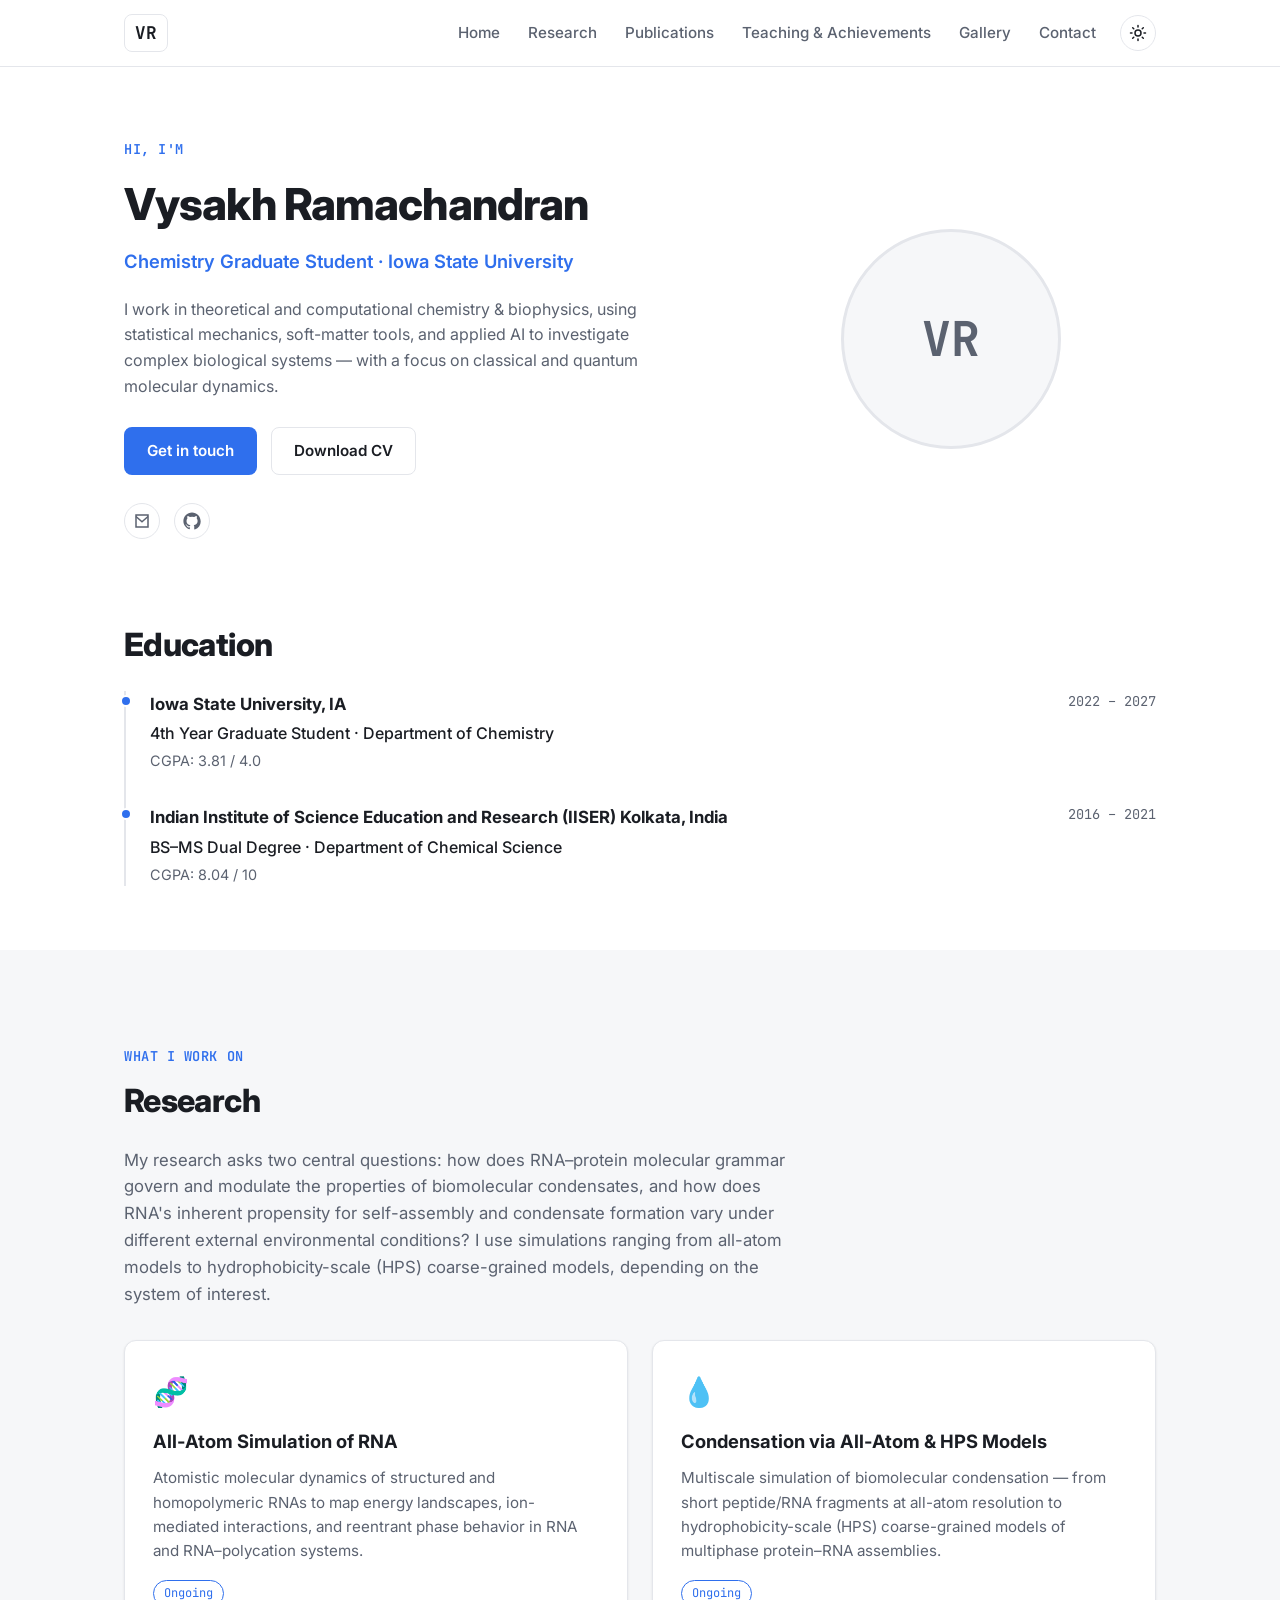
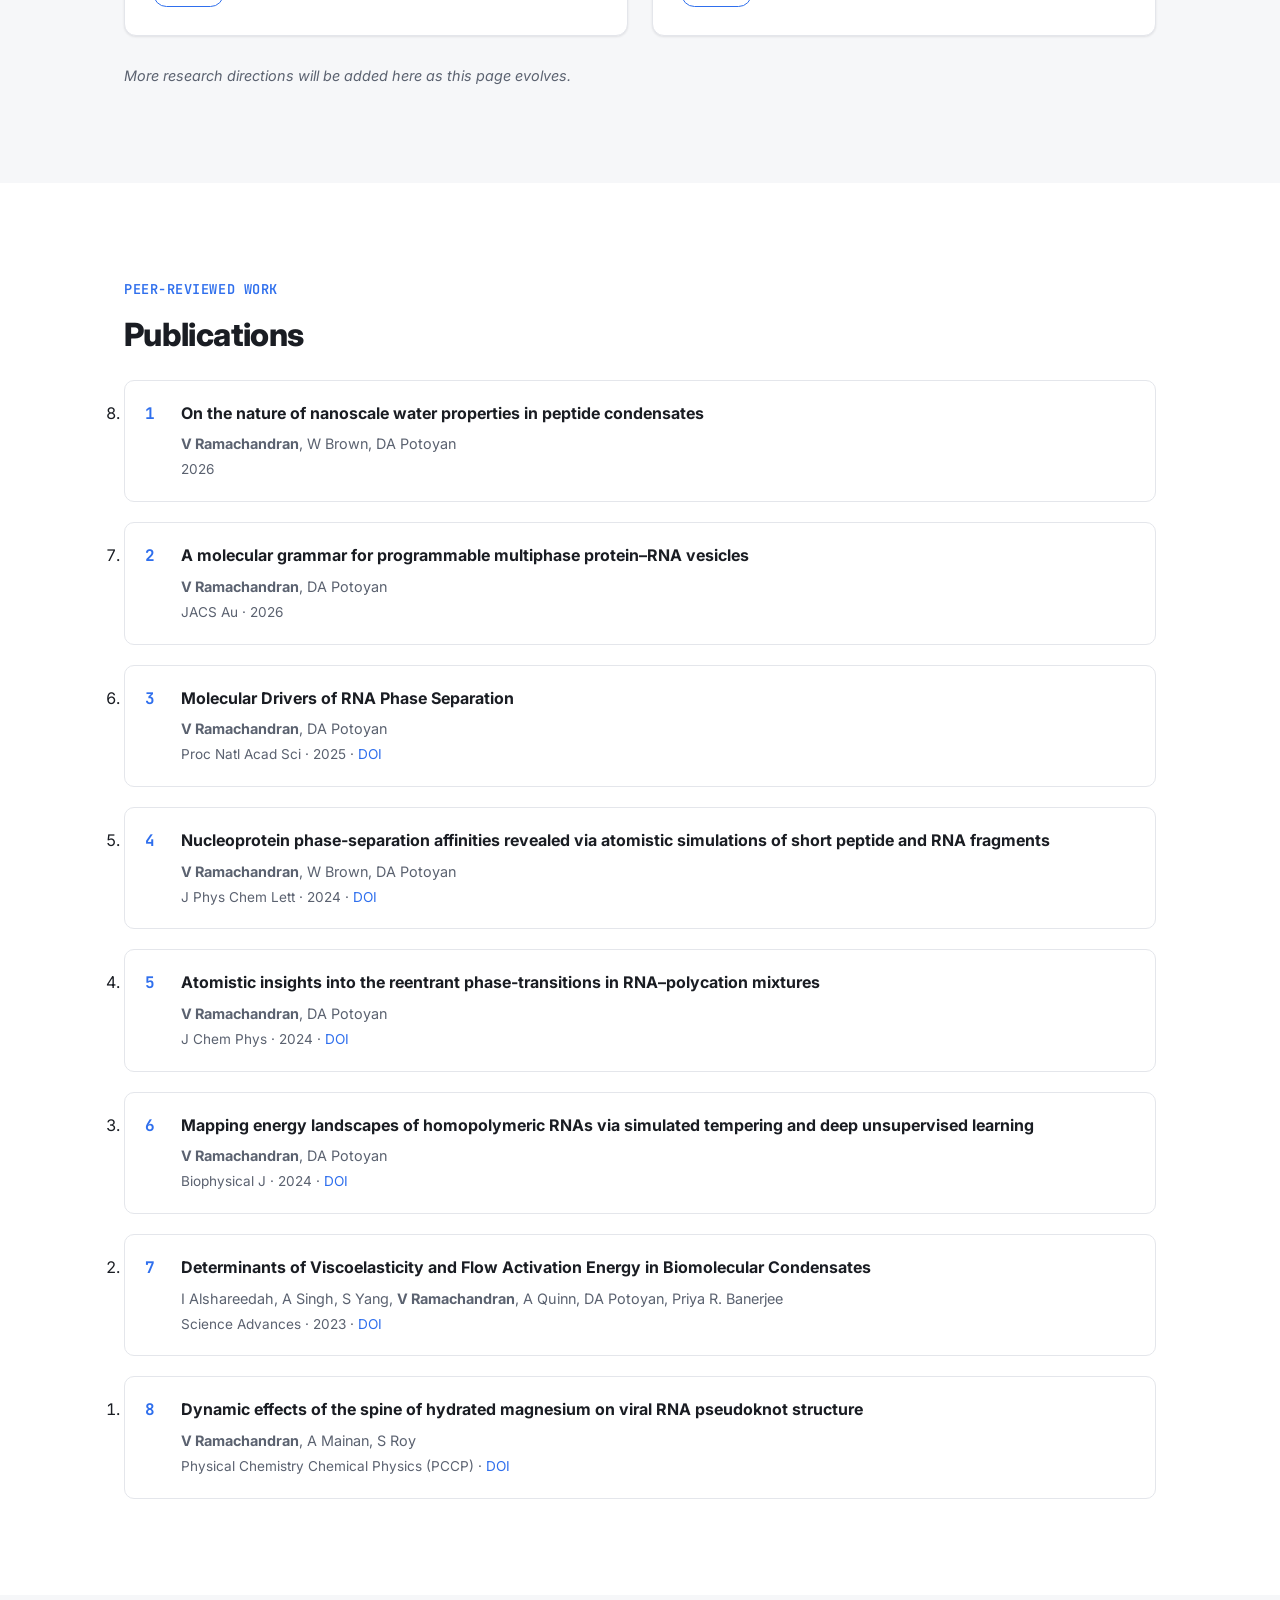
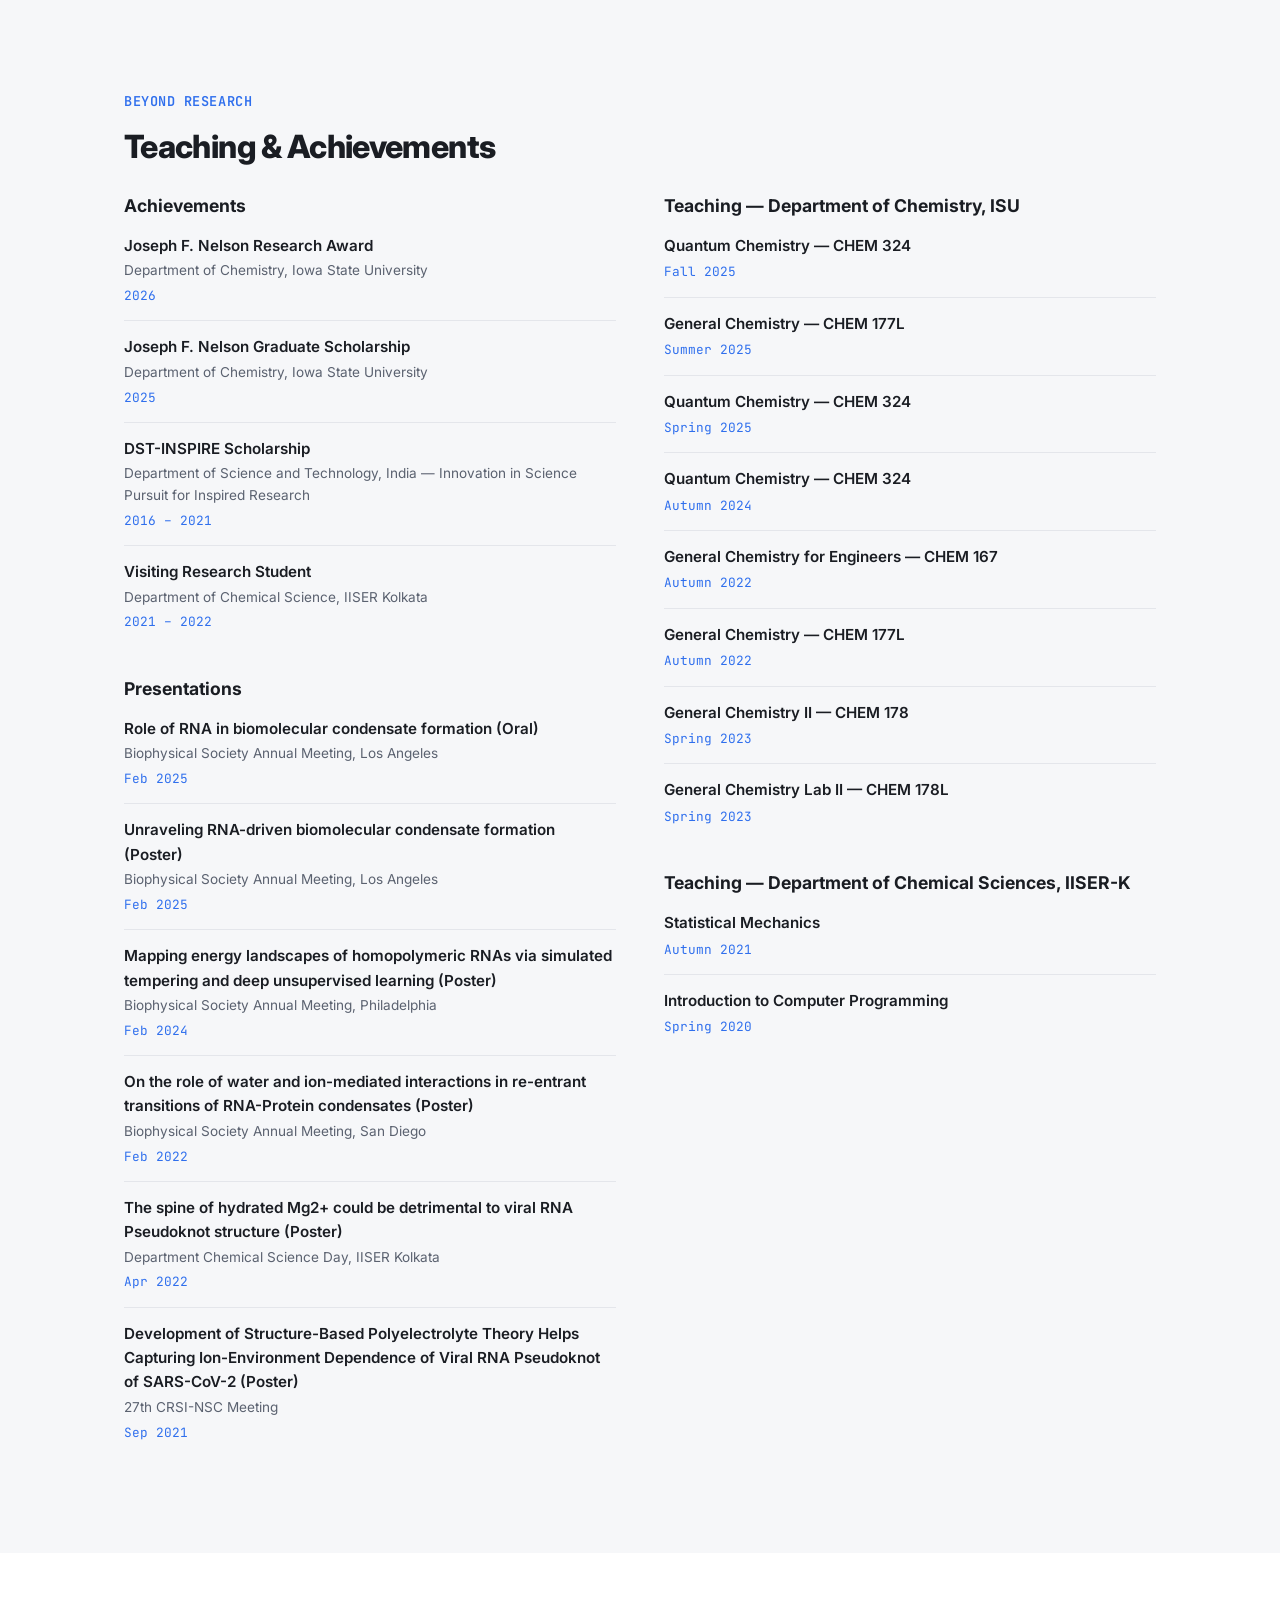
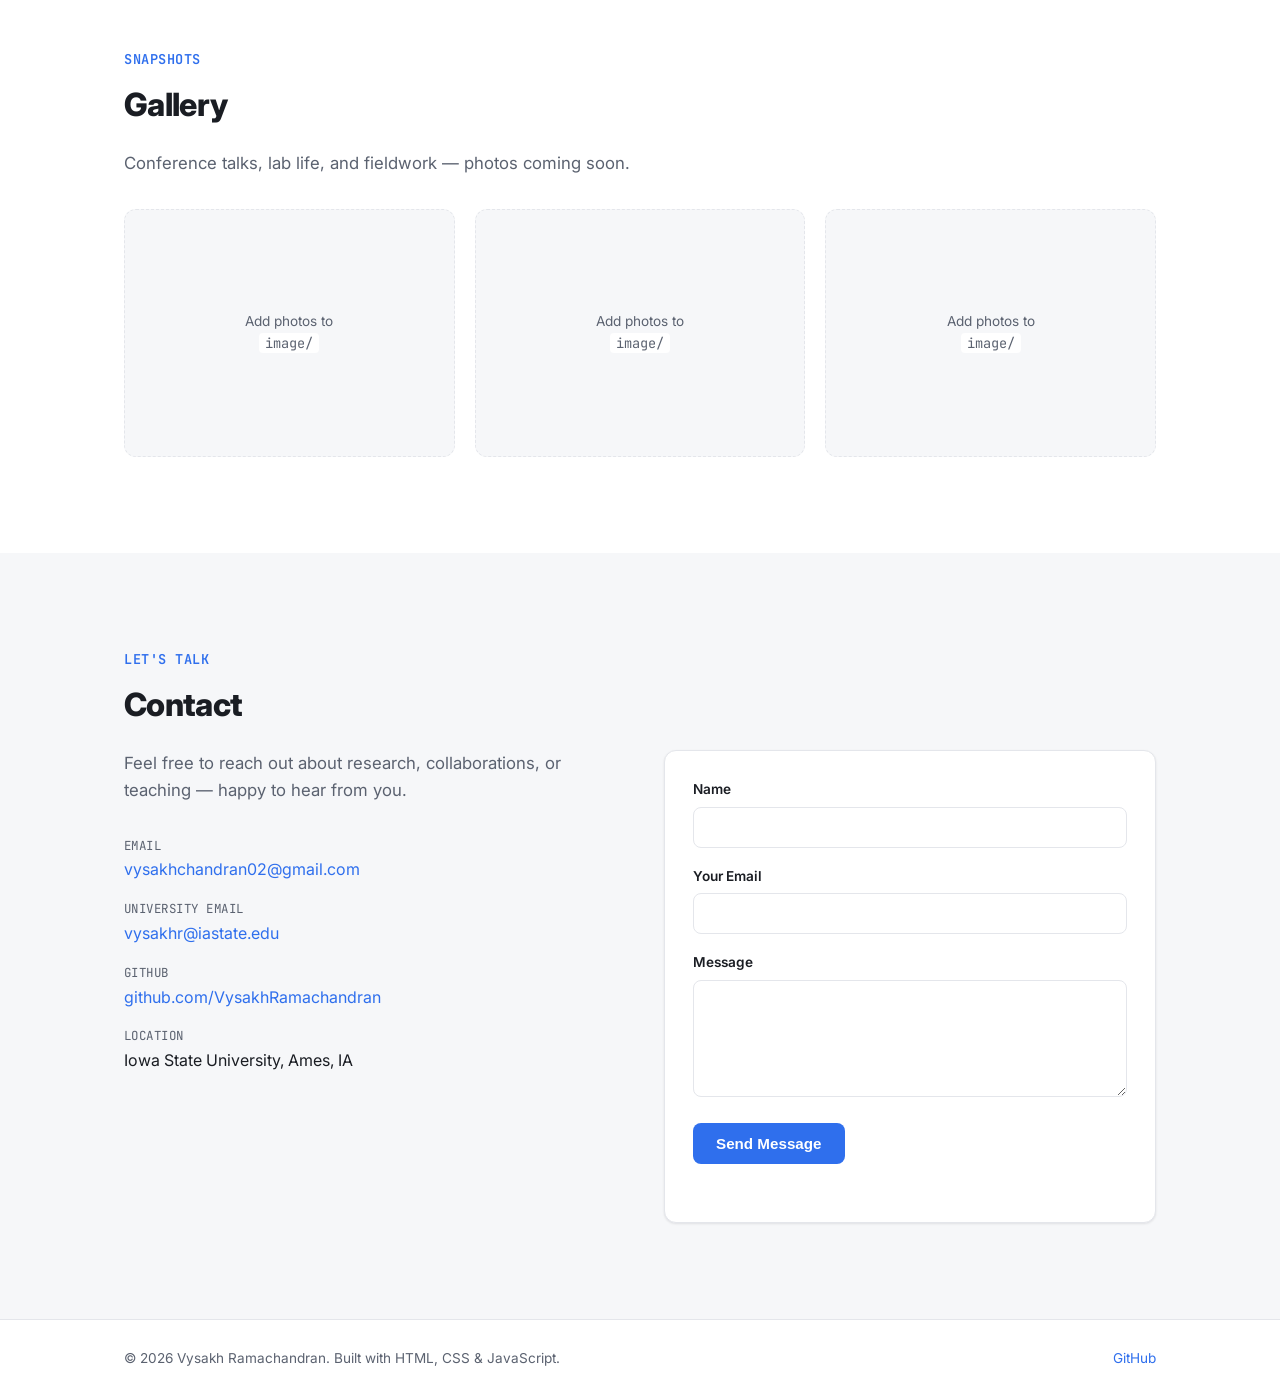
==== index.html @ 33c422ac "Initial personal website" ====
<!DOCTYPE html>
<html lang="en">
<head>
<meta charset="UTF-8">
<meta name="viewport" content="width=device-width, initial-scale=1.0">
<title>Vysakh Ramachandran | Chemistry Graduate Student</title>
<meta name="description" content="Personal website of Vysakh Ramachandran, Chemistry graduate student at Iowa State University, working on RNA and biomolecular condensation.">
<link rel="preconnect" href="https://fonts.googleapis.com">
<link rel="preconnect" href="https://fonts.gstatic.com" crossorigin>
<link href="https://fonts.googleapis.com/css2?family=Inter:wght@400;500;600;700;800&family=JetBrains+Mono:wght@400;500&display=swap" rel="stylesheet">
<link rel="stylesheet" href="css/style.css">
</head>
<body>

<header class="site-header">
  <nav class="navbar">
    <a href="#home" class="brand">VR</a>

    <button class="nav-toggle" id="navToggle" aria-label="Toggle navigation menu" aria-expanded="false">
      <span></span><span></span><span></span>
    </button>

    <ul class="nav-links" id="navLinks">
      <li><a href="#home">Home</a></li>
      <li><a href="#research">Research</a></li>
      <li><a href="#publications">Publications</a></li>
      <li><a href="#teaching">Teaching &amp; Achievements</a></li>
      <li><a href="#gallery">Gallery</a></li>
      <li><a href="#contact">Contact</a></li>
    </ul>

    <button class="theme-toggle" id="themeToggle" aria-label="Toggle dark and light mode">
      <svg class="icon icon-sun" viewBox="0 0 24 24" fill="none" stroke="currentColor" stroke-width="2" stroke-linecap="round" stroke-linejoin="round"><circle cx="12" cy="12" r="4"></circle><path d="M12 2v2M12 20v2M4.93 4.93l1.41 1.41M17.66 17.66l1.41 1.41M2 12h2M20 12h2M6.34 17.66l-1.41 1.41M19.07 4.93l-1.41 1.41"></path></svg>
      <svg class="icon icon-moon" viewBox="0 0 24 24" fill="none" stroke="currentColor" stroke-width="2" stroke-linecap="round" stroke-linejoin="round"><path d="M21 12.79A9 9 0 1 1 11.21 3 7 7 0 0 0 21 12.79z"></path></svg>
    </button>
  </nav>
</header>

<main>

  <!-- ===== HOME ===== -->
  <section id="home" class="section hero">
    <div class="container hero-grid">
      <div class="hero-text">
        <p class="eyebrow">Hi, I'm</p>
        <h1>Vysakh Ramachandran</h1>
        <p class="hero-subtitle">Chemistry Graduate Student &middot; Iowa State University</p>
        <p class="hero-desc">
          I work in theoretical and computational chemistry &amp; biophysics, using statistical
          mechanics, soft-matter tools, and applied AI to investigate complex biological systems &mdash;
          with a focus on classical and quantum molecular dynamics.
        </p>
        <div class="hero-actions">
          <a href="#contact" class="btn btn-primary">Get in touch</a>
          <a href="assets/Vysakh_Ramachandran_CV.pdf" class="btn btn-outline" download>Download CV</a>
        </div>
        <div class="social-links">
          <a href="mailto:vysakhchandran02@gmail.com" aria-label="Email" title="Email">
            <svg viewBox="0 0 24 24" fill="none" stroke="currentColor" stroke-width="2"><path d="M4 4h16v16H4z" stroke="none"></path><path d="M4 4h16v16H4V4z"></path><path d="M4 6l8 7 8-7"></path></svg>
          </a>
          <a href="https://github.com/VysakhRamachandran" target="_blank" rel="noopener" aria-label="GitHub" title="GitHub">
            <svg viewBox="0 0 24 24" fill="currentColor"><path d="M12 .5C5.73.5.5 5.73.5 12c0 5.09 3.29 9.4 7.86 10.93.57.1.79-.25.79-.55v-1.94c-3.2.7-3.87-1.36-3.87-1.36-.53-1.33-1.29-1.68-1.29-1.68-1.05-.72.08-.7.08-.7 1.17.08 1.78 1.2 1.78 1.2 1.03 1.77 2.71 1.26 3.37.96.1-.75.4-1.26.73-1.55-2.55-.29-5.24-1.28-5.24-5.7 0-1.26.45-2.29 1.19-3.09-.12-.29-.52-1.46.11-3.05 0 0 .97-.31 3.18 1.18a11 11 0 0 1 5.8 0c2.2-1.49 3.17-1.18 3.17-1.18.63 1.59.24 2.76.12 3.05.74.8 1.19 1.83 1.19 3.09 0 4.43-2.7 5.4-5.27 5.69.42.36.78 1.07.78 2.16v3.2c0 .3.21.66.8.55A10.51 10.51 0 0 0 23.5 12C23.5 5.73 18.27.5 12 .5z"></path></svg>
          </a>
        </div>
      </div>

      <div class="hero-visual">
        <div class="hero-photo-frame">
          <img src="image/profile.jpg" alt="Vysakh Ramachandran" class="hero-photo" onerror="this.parentElement.classList.add('no-photo')">
          <div class="hero-photo-fallback">VR</div>
        </div>
      </div>
    </div>

    <div class="container">
      <h2 class="section-title">Education</h2>
      <div class="timeline">
        <div class="timeline-item">
          <div class="timeline-dot"></div>
          <div class="timeline-content">
            <div class="timeline-header">
              <h3>Iowa State University, IA</h3>
              <span class="timeline-date">2022 &ndash; 2027</span>
            </div>
            <p class="timeline-role">4th Year Graduate Student &middot; Department of Chemistry</p>
            <p class="timeline-detail">CGPA: 3.81 / 4.0</p>
          </div>
        </div>
        <div class="timeline-item">
          <div class="timeline-dot"></div>
          <div class="timeline-content">
            <div class="timeline-header">
              <h3>Indian Institute of Science Education and Research (IISER) Kolkata, India</h3>
              <span class="timeline-date">2016 &ndash; 2021</span>
            </div>
            <p class="timeline-role">BS&ndash;MS Dual Degree &middot; Department of Chemical Science</p>
            <p class="timeline-detail">CGPA: 8.04 / 10</p>
          </div>
        </div>
      </div>
    </div>
  </section>

  <!-- ===== RESEARCH ===== -->
  <section id="research" class="section alt-bg">
    <div class="container">
      <p class="eyebrow">What I work on</p>
      <h2 class="section-title">Research</h2>
      <p class="section-lead">
        My research asks two central questions: how does RNA&ndash;protein molecular grammar govern and
        modulate the properties of biomolecular condensates, and how does RNA's inherent propensity for
        self-assembly and condensate formation vary under different external environmental conditions?
        I use simulations ranging from all-atom models to hydrophobicity-scale (HPS) coarse-grained models,
        depending on the system of interest.
      </p>

      <div class="card-grid">
        <article class="card">
          <div class="card-icon">&#129516;</div>
          <h3>All-Atom Simulation of RNA</h3>
          <p>
            Atomistic molecular dynamics of structured and homopolymeric RNAs to map energy landscapes,
            ion-mediated interactions, and reentrant phase behavior in RNA and RNA&ndash;polycation systems.
          </p>
          <span class="card-badge">Ongoing</span>
        </article>

        <article class="card">
          <div class="card-icon">&#128167;</div>
          <h3>Condensation via All-Atom &amp; HPS Models</h3>
          <p>
            Multiscale simulation of biomolecular condensation &mdash; from short peptide/RNA fragments at
            all-atom resolution to hydrophobicity-scale (HPS) coarse-grained models of multiphase
            protein&ndash;RNA assemblies.
          </p>
          <span class="card-badge">Ongoing</span>
        </article>
      </div>

      <p class="section-note">More research directions will be added here as this page evolves.</p>
    </div>
  </section>

  <!-- ===== PUBLICATIONS ===== -->
  <section id="publications" class="section">
    <div class="container">
      <p class="eyebrow">Peer-reviewed work</p>
      <h2 class="section-title">Publications</h2>

      <ol class="pub-list" reversed>
        <li class="pub-item">
          <p class="pub-title">On the nature of nanoscale water properties in peptide condensates</p>
          <p class="pub-authors"><strong>V Ramachandran</strong>, W Brown, DA Potoyan</p>
          <p class="pub-meta">2026</p>
        </li>

        <li class="pub-item">
          <p class="pub-title">A molecular grammar for programmable multiphase protein&ndash;RNA vesicles</p>
          <p class="pub-authors"><strong>V Ramachandran</strong>, DA Potoyan</p>
          <p class="pub-meta">JACS Au &middot; 2026</p>
        </li>

        <li class="pub-item">
          <p class="pub-title">Molecular Drivers of RNA Phase Separation</p>
          <p class="pub-authors"><strong>V Ramachandran</strong>, DA Potoyan</p>
          <p class="pub-meta">Proc Natl Acad Sci &middot; 2025 &middot;
            <a href="https://doi.org/10.1073/pnas.2511348122" target="_blank" rel="noopener">DOI</a>
          </p>
        </li>

        <li class="pub-item">
          <p class="pub-title">Nucleoprotein phase-separation affinities revealed via atomistic simulations of short peptide and RNA fragments</p>
          <p class="pub-authors"><strong>V Ramachandran</strong>, W Brown, DA Potoyan</p>
          <p class="pub-meta">J Phys Chem Lett &middot; 2024 &middot;
            <a href="https://doi.org/10.1021/acs.jpclett.4c02654" target="_blank" rel="noopener">DOI</a>
          </p>
        </li>

        <li class="pub-item">
          <p class="pub-title">Atomistic insights into the reentrant phase-transitions in RNA&ndash;polycation mixtures</p>
          <p class="pub-authors"><strong>V Ramachandran</strong>, DA Potoyan</p>
          <p class="pub-meta">J Chem Phys &middot; 2024 &middot;
            <a href="https://doi.org/10.1063/5.0206190" target="_blank" rel="noopener">DOI</a>
          </p>
        </li>

        <li class="pub-item">
          <p class="pub-title">Mapping energy landscapes of homopolymeric RNAs via simulated tempering and deep unsupervised learning</p>
          <p class="pub-authors"><strong>V Ramachandran</strong>, DA Potoyan</p>
          <p class="pub-meta">Biophysical J &middot; 2024 &middot;
            <a href="https://doi.org/10.1016/j.bpj.2024.04.003" target="_blank" rel="noopener">DOI</a>
          </p>
        </li>

        <li class="pub-item">
          <p class="pub-title">Determinants of Viscoelasticity and Flow Activation Energy in Biomolecular Condensates</p>
          <p class="pub-authors">I Alshareedah, A Singh, S Yang, <strong>V Ramachandran</strong>, A Quinn, DA Potoyan, Priya R. Banerjee</p>
          <p class="pub-meta">Science Advances &middot; 2023 &middot;
            <a href="https://doi.org/10.1126/sciadv.adi6539" target="_blank" rel="noopener">DOI</a>
          </p>
        </li>

        <li class="pub-item">
          <p class="pub-title">Dynamic effects of the spine of hydrated magnesium on viral RNA pseudoknot structure</p>
          <p class="pub-authors"><strong>V Ramachandran</strong>, A Mainan, S Roy</p>
          <p class="pub-meta">Physical Chemistry Chemical Physics (PCCP) &middot;
            <a href="https://doi.org/10.1039/D2CP01075E" target="_blank" rel="noopener">DOI</a>
          </p>
        </li>
      </ol>
    </div>
  </section>

  <!-- ===== TEACHING & ACHIEVEMENTS ===== -->
  <section id="teaching" class="section alt-bg">
    <div class="container">
      <p class="eyebrow">Beyond research</p>
      <h2 class="section-title">Teaching &amp; Achievements</h2>

      <div class="two-col">
        <div>
          <h3 class="sub-title">Achievements</h3>
          <ul class="plain-list">
            <li>
              <span class="li-title">Joseph F. Nelson Research Award</span>
              <span class="li-sub">Department of Chemistry, Iowa State University</span>
              <span class="li-year">2026</span>
            </li>
            <li>
              <span class="li-title">Joseph F. Nelson Graduate Scholarship</span>
              <span class="li-sub">Department of Chemistry, Iowa State University</span>
              <span class="li-year">2025</span>
            </li>
            <li>
              <span class="li-title">DST-INSPIRE Scholarship</span>
              <span class="li-sub">Department of Science and Technology, India &mdash; Innovation in Science Pursuit for Inspired Research</span>
              <span class="li-year">2016 &ndash; 2021</span>
            </li>
            <li>
              <span class="li-title">Visiting Research Student</span>
              <span class="li-sub">Department of Chemical Science, IISER Kolkata</span>
              <span class="li-year">2021 &ndash; 2022</span>
            </li>
          </ul>

          <h3 class="sub-title">Presentations</h3>
          <ul class="plain-list">
            <li>
              <span class="li-title">Role of RNA in biomolecular condensate formation (Oral)</span>
              <span class="li-sub">Biophysical Society Annual Meeting, Los Angeles</span>
              <span class="li-year">Feb 2025</span>
            </li>
            <li>
              <span class="li-title">Unraveling RNA-driven biomolecular condensate formation (Poster)</span>
              <span class="li-sub">Biophysical Society Annual Meeting, Los Angeles</span>
              <span class="li-year">Feb 2025</span>
            </li>
            <li>
              <span class="li-title">Mapping energy landscapes of homopolymeric RNAs via simulated tempering and deep unsupervised learning (Poster)</span>
              <span class="li-sub">Biophysical Society Annual Meeting, Philadelphia</span>
              <span class="li-year">Feb 2024</span>
            </li>
            <li>
              <span class="li-title">On the role of water and ion-mediated interactions in re-entrant transitions of RNA-Protein condensates (Poster)</span>
              <span class="li-sub">Biophysical Society Annual Meeting, San Diego</span>
              <span class="li-year">Feb 2022</span>
            </li>
            <li>
              <span class="li-title">The spine of hydrated Mg2+ could be detrimental to viral RNA Pseudoknot structure (Poster)</span>
              <span class="li-sub">Department Chemical Science Day, IISER Kolkata</span>
              <span class="li-year">Apr 2022</span>
            </li>
            <li>
              <span class="li-title">Development of Structure-Based Polyelectrolyte Theory Helps Capturing Ion-Environment Dependence of Viral RNA Pseudoknot of SARS-CoV-2 (Poster)</span>
              <span class="li-sub">27th CRSI-NSC Meeting</span>
              <span class="li-year">Sep 2021</span>
            </li>
          </ul>
        </div>

        <div>
          <h3 class="sub-title">Teaching &mdash; Department of Chemistry, ISU</h3>
          <ul class="plain-list">
            <li><span class="li-title">Quantum Chemistry &mdash; CHEM 324</span><span class="li-year">Fall 2025</span></li>
            <li><span class="li-title">General Chemistry &mdash; CHEM 177L</span><span class="li-year">Summer 2025</span></li>
            <li><span class="li-title">Quantum Chemistry &mdash; CHEM 324</span><span class="li-year">Spring 2025</span></li>
            <li><span class="li-title">Quantum Chemistry &mdash; CHEM 324</span><span class="li-year">Autumn 2024</span></li>
            <li><span class="li-title">General Chemistry for Engineers &mdash; CHEM 167</span><span class="li-year">Autumn 2022</span></li>
            <li><span class="li-title">General Chemistry &mdash; CHEM 177L</span><span class="li-year">Autumn 2022</span></li>
            <li><span class="li-title">General Chemistry II &mdash; CHEM 178</span><span class="li-year">Spring 2023</span></li>
            <li><span class="li-title">General Chemistry Lab II &mdash; CHEM 178L</span><span class="li-year">Spring 2023</span></li>
          </ul>

          <h3 class="sub-title">Teaching &mdash; Department of Chemical Sciences, IISER-K</h3>
          <ul class="plain-list">
            <li><span class="li-title">Statistical Mechanics</span><span class="li-year">Autumn 2021</span></li>
            <li><span class="li-title">Introduction to Computer Programming</span><span class="li-year">Spring 2020</span></li>
          </ul>
        </div>
      </div>
    </div>
  </section>

  <!-- ===== GALLERY ===== -->
  <section id="gallery" class="section">
    <div class="container">
      <p class="eyebrow">Snapshots</p>
      <h2 class="section-title">Gallery</h2>
      <p class="section-lead">Conference talks, lab life, and fieldwork &mdash; photos coming soon.</p>

      <div class="gallery-grid" id="galleryGrid">
        <div class="gallery-placeholder"><span>Add photos to<br><code>image/</code></span></div>
        <div class="gallery-placeholder"><span>Add photos to<br><code>image/</code></span></div>
        <div class="gallery-placeholder"><span>Add photos to<br><code>image/</code></span></div>
      </div>
    </div>
  </section>

  <!-- ===== CONTACT ===== -->
  <section id="contact" class="section alt-bg">
    <div class="container">
      <p class="eyebrow">Let's talk</p>
      <h2 class="section-title">Contact</h2>

      <div class="contact-grid">
        <div class="contact-info">
          <p class="section-lead">
            Feel free to reach out about research, collaborations, or teaching &mdash; happy to hear from you.
          </p>
          <ul class="contact-list">
            <li>
              <span class="contact-label">Email</span>
              <a href="mailto:vysakhchandran02@gmail.com">vysakhchandran02@gmail.com</a>
            </li>
            <li>
              <span class="contact-label">University Email</span>
              <a href="mailto:vysakhr@iastate.edu">vysakhr@iastate.edu</a>
            </li>
            <li>
              <span class="contact-label">GitHub</span>
              <a href="https://github.com/VysakhRamachandran" target="_blank" rel="noopener">github.com/VysakhRamachandran</a>
            </li>
            <li>
              <span class="contact-label">Location</span>
              <span>Iowa State University, Ames, IA</span>
            </li>
          </ul>
        </div>

        <form class="contact-form" id="contactForm" action="https://formspree.io/f/YOUR_FORM_ID" method="POST">
          <div class="form-row">
            <label for="name">Name</label>
            <input type="text" id="name" name="name" required>
          </div>
          <div class="form-row">
            <label for="email">Your Email</label>
            <input type="email" id="email" name="email" required>
          </div>
          <div class="form-row">
            <label for="message">Message</label>
            <textarea id="message" name="message" rows="5" required></textarea>
          </div>
          <button type="submit" class="btn btn-primary">Send Message</button>
          <p class="form-status" id="formStatus" role="status"></p>
        </form>
      </div>
    </div>
  </section>

</main>

<footer class="site-footer">
  <div class="container footer-inner">
    <p>&copy; <span id="year"></span> Vysakh Ramachandran. Built with HTML, CSS &amp; JavaScript.</p>
    <a href="https://github.com/VysakhRamachandran" target="_blank" rel="noopener">GitHub</a>
  </div>
</footer>

<script src="js/script.js"></script>
</body>
</html>
---- css/style.css ----
/* ===== Theme variables ===== */
:root {
  --bg: #ffffff;
  --bg-alt: #f6f7f9;
  --text: #1a1d23;
  --text-muted: #5b6270;
  --border: #e4e6eb;
  --accent: #2f6fed;
  --accent-text: #ffffff;
  --card-bg: #ffffff;
  --shadow: 0 1px 3px rgba(20, 20, 30, 0.06), 0 1px 2px rgba(20, 20, 30, 0.04);
  --font-body: 'Inter', -apple-system, BlinkMacSystemFont, 'Segoe UI', sans-serif;
  --font-mono: 'JetBrains Mono', 'Courier New', monospace;
}

:root[data-theme="dark"] {
  --bg: #14161a;
  --bg-alt: #1b1e24;
  --text: #edeef1;
  --text-muted: #a2a8b5;
  --border: #2b2f37;
  --accent: #5b8cf7;
  --accent-text: #0e1116;
  --card-bg: #1b1e24;
  --shadow: 0 1px 3px rgba(0, 0, 0, 0.4), 0 1px 2px rgba(0, 0, 0, 0.3);
}

@media (prefers-color-scheme: dark) {
  :root:not([data-theme="light"]) {
    --bg: #14161a;
    --bg-alt: #1b1e24;
    --text: #edeef1;
    --text-muted: #a2a8b5;
    --border: #2b2f37;
    --accent: #5b8cf7;
    --accent-text: #0e1116;
    --card-bg: #1b1e24;
    --shadow: 0 1px 3px rgba(0, 0, 0, 0.4), 0 1px 2px rgba(0, 0, 0, 0.3);
  }
}

/* ===== Reset ===== */
* { box-sizing: border-box; margin: 0; padding: 0; }

html { scroll-behavior: smooth; }

body {
  font-family: var(--font-body);
  background: var(--bg);
  color: var(--text);
  line-height: 1.6;
  transition: background 0.2s ease, color 0.2s ease;
}

img { max-width: 100%; display: block; }
a { color: var(--accent); text-decoration: none; }
a:hover { text-decoration: underline; }
ul { list-style: none; }

.container {
  max-width: 1080px;
  margin: 0 auto;
  padding: 0 24px;
}

/* ===== Header / Nav ===== */
.site-header {
  position: sticky;
  top: 0;
  z-index: 100;
  background: color-mix(in srgb, var(--bg) 88%, transparent);
  backdrop-filter: blur(8px);
  border-bottom: 1px solid var(--border);
}

.navbar {
  max-width: 1080px;
  margin: 0 auto;
  padding: 14px 24px;
  display: flex;
  align-items: center;
  gap: 24px;
}

.brand {
  font-family: var(--font-mono);
  font-weight: 700;
  font-size: 1.1rem;
  color: var(--text);
  border: 1px solid var(--border);
  padding: 4px 10px;
  border-radius: 8px;
}
.brand:hover { text-decoration: none; border-color: var(--accent); }

.nav-links {
  display: flex;
  gap: 28px;
  margin-left: auto;
}

.nav-links a {
  color: var(--text-muted);
  font-weight: 500;
  font-size: 0.95rem;
}
.nav-links a:hover { color: var(--text); text-decoration: none; }

.nav-toggle {
  display: none;
  flex-direction: column;
  justify-content: center;
  gap: 5px;
  width: 32px;
  height: 32px;
  background: none;
  border: none;
  cursor: pointer;
  margin-left: auto;
}
.nav-toggle span {
  display: block;
  height: 2px;
  width: 100%;
  background: var(--text);
  border-radius: 2px;
}

.theme-toggle {
  background: none;
  border: 1px solid var(--border);
  color: var(--text);
  width: 36px;
  height: 36px;
  border-radius: 50%;
  display: flex;
  align-items: center;
  justify-content: center;
  cursor: pointer;
}
.theme-toggle:hover { border-color: var(--accent); }
.theme-toggle .icon { width: 18px; height: 18px; }
.icon-moon { display: none; }
:root[data-theme="dark"] .icon-sun { display: none; }
:root[data-theme="dark"] .icon-moon { display: block; }

/* ===== Sections ===== */
.section { padding: 96px 0; }
.section.alt-bg { background: var(--bg-alt); }

.eyebrow {
  font-family: var(--font-mono);
  color: var(--accent);
  font-size: 0.85rem;
  font-weight: 600;
  letter-spacing: 0.04em;
  text-transform: uppercase;
  margin-bottom: 8px;
}

.section-title {
  font-size: 2rem;
  font-weight: 800;
  margin-bottom: 20px;
  letter-spacing: -0.02em;
}

.section-lead {
  color: var(--text-muted);
  max-width: 680px;
  margin-bottom: 32px;
  font-size: 1.05rem;
}

.section-note {
  margin-top: 28px;
  color: var(--text-muted);
  font-size: 0.9rem;
  font-style: italic;
}

/* ===== Hero ===== */
.hero { padding-top: 72px; padding-bottom: 64px; }

.hero-grid {
  display: grid;
  grid-template-columns: 1.4fr 1fr;
  gap: 48px;
  align-items: center;
  margin-bottom: 80px;
}

.hero-text h1 {
  font-size: 2.75rem;
  font-weight: 800;
  letter-spacing: -0.02em;
  margin-bottom: 8px;
}

.hero-subtitle {
  font-size: 1.15rem;
  color: var(--accent);
  font-weight: 600;
  margin-bottom: 20px;
}

.hero-desc {
  color: var(--text-muted);
  max-width: 560px;
  margin-bottom: 28px;
}

.hero-actions {
  display: flex;
  gap: 14px;
  margin-bottom: 28px;
  flex-wrap: wrap;
}

.btn {
  display: inline-block;
  padding: 11px 22px;
  border-radius: 8px;
  font-weight: 600;
  font-size: 0.95rem;
  cursor: pointer;
  border: 1px solid transparent;
  transition: transform 0.15s ease, opacity 0.15s ease;
}
.btn:hover { text-decoration: none; transform: translateY(-1px); }

.btn-primary { background: var(--accent); color: var(--accent-text); }
.btn-primary:hover { opacity: 0.92; }

.btn-outline {
  background: transparent;
  border-color: var(--border);
  color: var(--text);
}
.btn-outline:hover { border-color: var(--accent); color: var(--accent); }

.social-links { display: flex; gap: 14px; }
.social-links a {
  color: var(--text-muted);
  width: 36px;
  height: 36px;
  border: 1px solid var(--border);
  border-radius: 50%;
  display: flex;
  align-items: center;
  justify-content: center;
}
.social-links a:hover { color: var(--accent); border-color: var(--accent); text-decoration: none; }
.social-links svg { width: 18px; height: 18px; }

.hero-visual { display: flex; justify-content: center; }

.hero-photo-frame {
  position: relative;
  width: 220px;
  height: 220px;
  border-radius: 50%;
  overflow: hidden;
  border: 3px solid var(--border);
  background: var(--bg-alt);
}

.hero-photo { width: 100%; height: 100%; object-fit: cover; }

.hero-photo-fallback {
  display: none;
  position: absolute;
  inset: 0;
  align-items: center;
  justify-content: center;
  font-family: var(--font-mono);
  font-size: 3rem;
  font-weight: 700;
  color: var(--text-muted);
}

.hero-photo-frame.no-photo .hero-photo { display: none; }
.hero-photo-frame.no-photo .hero-photo-fallback { display: flex; }

/* ===== Timeline ===== */
.timeline {
  position: relative;
  padding-left: 24px;
  border-left: 2px solid var(--border);
}

.timeline-item { position: relative; padding-bottom: 32px; }
.timeline-item:last-child { padding-bottom: 0; }

.timeline-dot {
  position: absolute;
  left: -30px;
  top: 4px;
  width: 12px;
  height: 12px;
  border-radius: 50%;
  background: var(--accent);
  border: 2px solid var(--bg);
}

.timeline-header {
  display: flex;
  justify-content: space-between;
  flex-wrap: wrap;
  gap: 8px;
  margin-bottom: 4px;
}

.timeline-header h3 { font-size: 1.05rem; font-weight: 700; }

.timeline-date {
  font-family: var(--font-mono);
  font-size: 0.85rem;
  color: var(--text-muted);
  white-space: nowrap;
}

.timeline-role { color: var(--text); font-weight: 500; margin-bottom: 2px; }
.timeline-detail { color: var(--text-muted); font-size: 0.9rem; }

/* ===== Research cards ===== */
.card-grid {
  display: grid;
  grid-template-columns: repeat(auto-fit, minmax(280px, 1fr));
  gap: 24px;
  margin-top: 8px;
}

.card {
  background: var(--card-bg);
  border: 1px solid var(--border);
  border-radius: 12px;
  padding: 28px;
  box-shadow: var(--shadow);
  position: relative;
}

.card-icon { font-size: 1.8rem; margin-bottom: 12px; }
.card h3 { font-size: 1.15rem; font-weight: 700; margin-bottom: 10px; }
.card p { color: var(--text-muted); font-size: 0.95rem; }

.card-badge {
  display: inline-block;
  margin-top: 16px;
  font-family: var(--font-mono);
  font-size: 0.75rem;
  color: var(--accent);
  border: 1px solid var(--accent);
  border-radius: 999px;
  padding: 3px 10px;
}

/* ===== Publications ===== */
.pub-list {
  counter-reset: pub;
  display: flex;
  flex-direction: column;
  gap: 20px;
}

.pub-item {
  position: relative;
  padding: 20px 24px 20px 56px;
  background: var(--card-bg);
  border: 1px solid var(--border);
  border-radius: 10px;
}

.pub-item::before {
  counter-increment: pub;
  content: counter(pub);
  position: absolute;
  left: 20px;
  top: 20px;
  font-family: var(--font-mono);
  font-weight: 700;
  color: var(--accent);
}

.pub-title { font-weight: 700; margin-bottom: 6px; }
.pub-authors { color: var(--text-muted); font-size: 0.9rem; margin-bottom: 4px; }
.pub-meta { font-size: 0.85rem; color: var(--text-muted); }

/* ===== Two column (teaching/achievements) ===== */
.two-col {
  display: grid;
  grid-template-columns: 1fr 1fr;
  gap: 48px;
}

.sub-title {
  font-size: 1.1rem;
  font-weight: 700;
  margin-top: 28px;
  margin-bottom: 14px;
}
.sub-title:first-child { margin-top: 0; }

.plain-list {
  display: flex;
  flex-direction: column;
  gap: 14px;
}

.plain-list li {
  display: flex;
  flex-direction: column;
  padding-bottom: 14px;
  border-bottom: 1px solid var(--border);
}
.plain-list li:last-child { border-bottom: none; }

.li-title { font-weight: 600; font-size: 0.95rem; }
.li-sub { color: var(--text-muted); font-size: 0.85rem; margin-top: 2px; }
.li-year {
  font-family: var(--font-mono);
  font-size: 0.8rem;
  color: var(--accent);
  margin-top: 4px;
}

/* ===== Gallery ===== */
.gallery-grid {
  display: grid;
  grid-template-columns: repeat(auto-fit, minmax(220px, 1fr));
  gap: 20px;
}

.gallery-placeholder {
  aspect-ratio: 4 / 3;
  border: 1px dashed var(--border);
  border-radius: 12px;
  background: var(--bg-alt);
  display: flex;
  align-items: center;
  justify-content: center;
  text-align: center;
  color: var(--text-muted);
  font-size: 0.85rem;
}

.gallery-placeholder code {
  font-family: var(--font-mono);
  background: var(--card-bg);
  padding: 1px 6px;
  border-radius: 4px;
}

/* ===== Contact ===== */
.contact-grid {
  display: grid;
  grid-template-columns: 1fr 1fr;
  gap: 48px;
  align-items: start;
}

.contact-list { display: flex; flex-direction: column; gap: 16px; }

.contact-label {
  display: block;
  font-family: var(--font-mono);
  font-size: 0.78rem;
  color: var(--text-muted);
  text-transform: uppercase;
  letter-spacing: 0.04em;
  margin-bottom: 2px;
}

.contact-form {
  background: var(--card-bg);
  border: 1px solid var(--border);
  border-radius: 12px;
  padding: 28px;
  box-shadow: var(--shadow);
}

.form-row { margin-bottom: 18px; }
.form-row label {
  display: block;
  font-size: 0.85rem;
  font-weight: 600;
  margin-bottom: 6px;
}

.form-row input,
.form-row textarea {
  width: 100%;
  padding: 10px 12px;
  border-radius: 8px;
  border: 1px solid var(--border);
  background: var(--bg);
  color: var(--text);
  font-family: var(--font-body);
  font-size: 0.95rem;
  resize: vertical;
}

.form-row input:focus,
.form-row textarea:focus {
  outline: none;
  border-color: var(--accent);
}

.form-status {
  margin-top: 14px;
  font-size: 0.85rem;
  color: var(--text-muted);
  min-height: 1.2em;
}

/* ===== Footer ===== */
.site-footer {
  border-top: 1px solid var(--border);
  padding: 28px 0;
}

.footer-inner {
  display: flex;
  justify-content: space-between;
  align-items: center;
  flex-wrap: wrap;
  gap: 12px;
  color: var(--text-muted);
  font-size: 0.85rem;
}

/* ===== Responsive ===== */
@media (max-width: 860px) {
  .hero-grid { grid-template-columns: 1fr; }
  .hero-visual { order: -1; }
  .hero-photo-frame { width: 160px; height: 160px; }
  .two-col { grid-template-columns: 1fr; gap: 8px; }
  .contact-grid { grid-template-columns: 1fr; }
}

@media (max-width: 720px) {
  .nav-toggle { display: flex; }

  .nav-links {
    position: absolute;
    top: 100%;
    left: 0;
    right: 0;
    background: var(--bg);
    border-bottom: 1px solid var(--border);
    flex-direction: column;
    padding: 16px 24px;
    gap: 16px;
    display: none;
  }
  .nav-links.open { display: flex; }

  .hero-text h1 { font-size: 2.1rem; }
  .section { padding: 64px 0; }
}
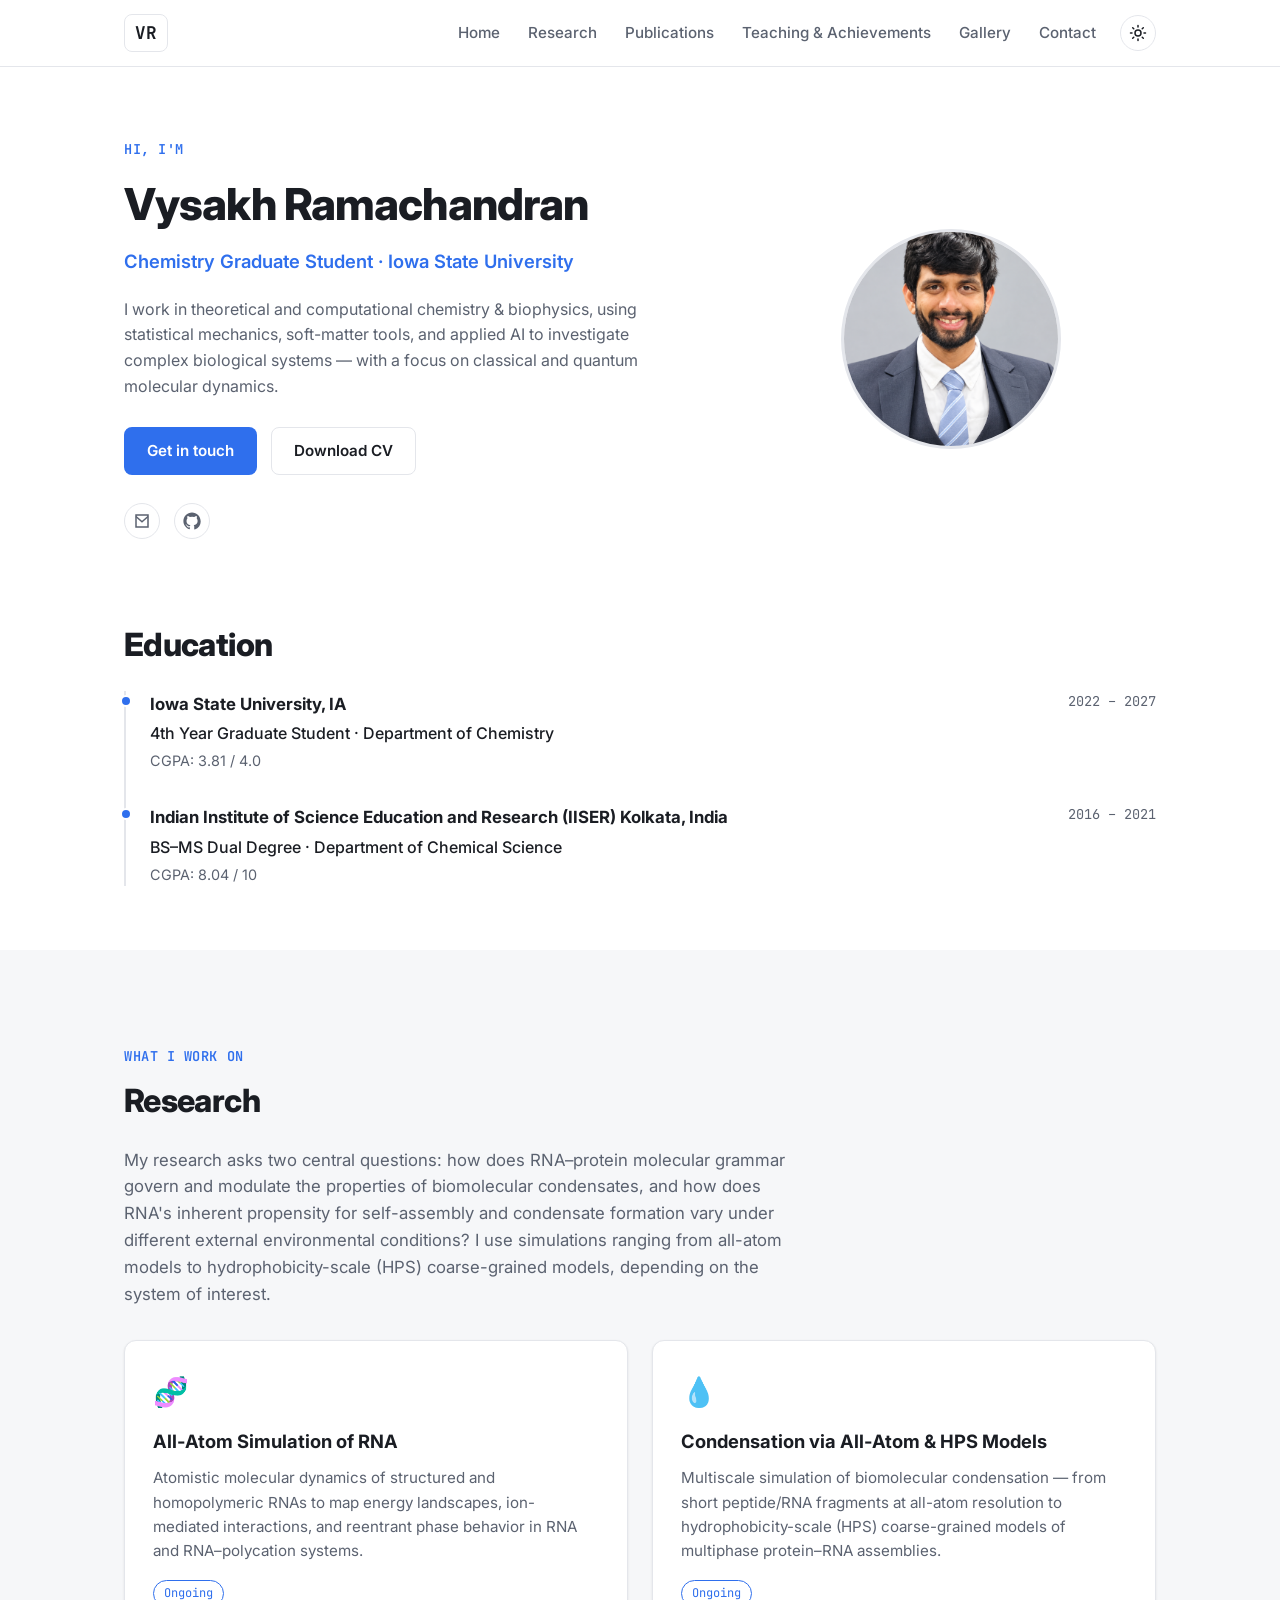
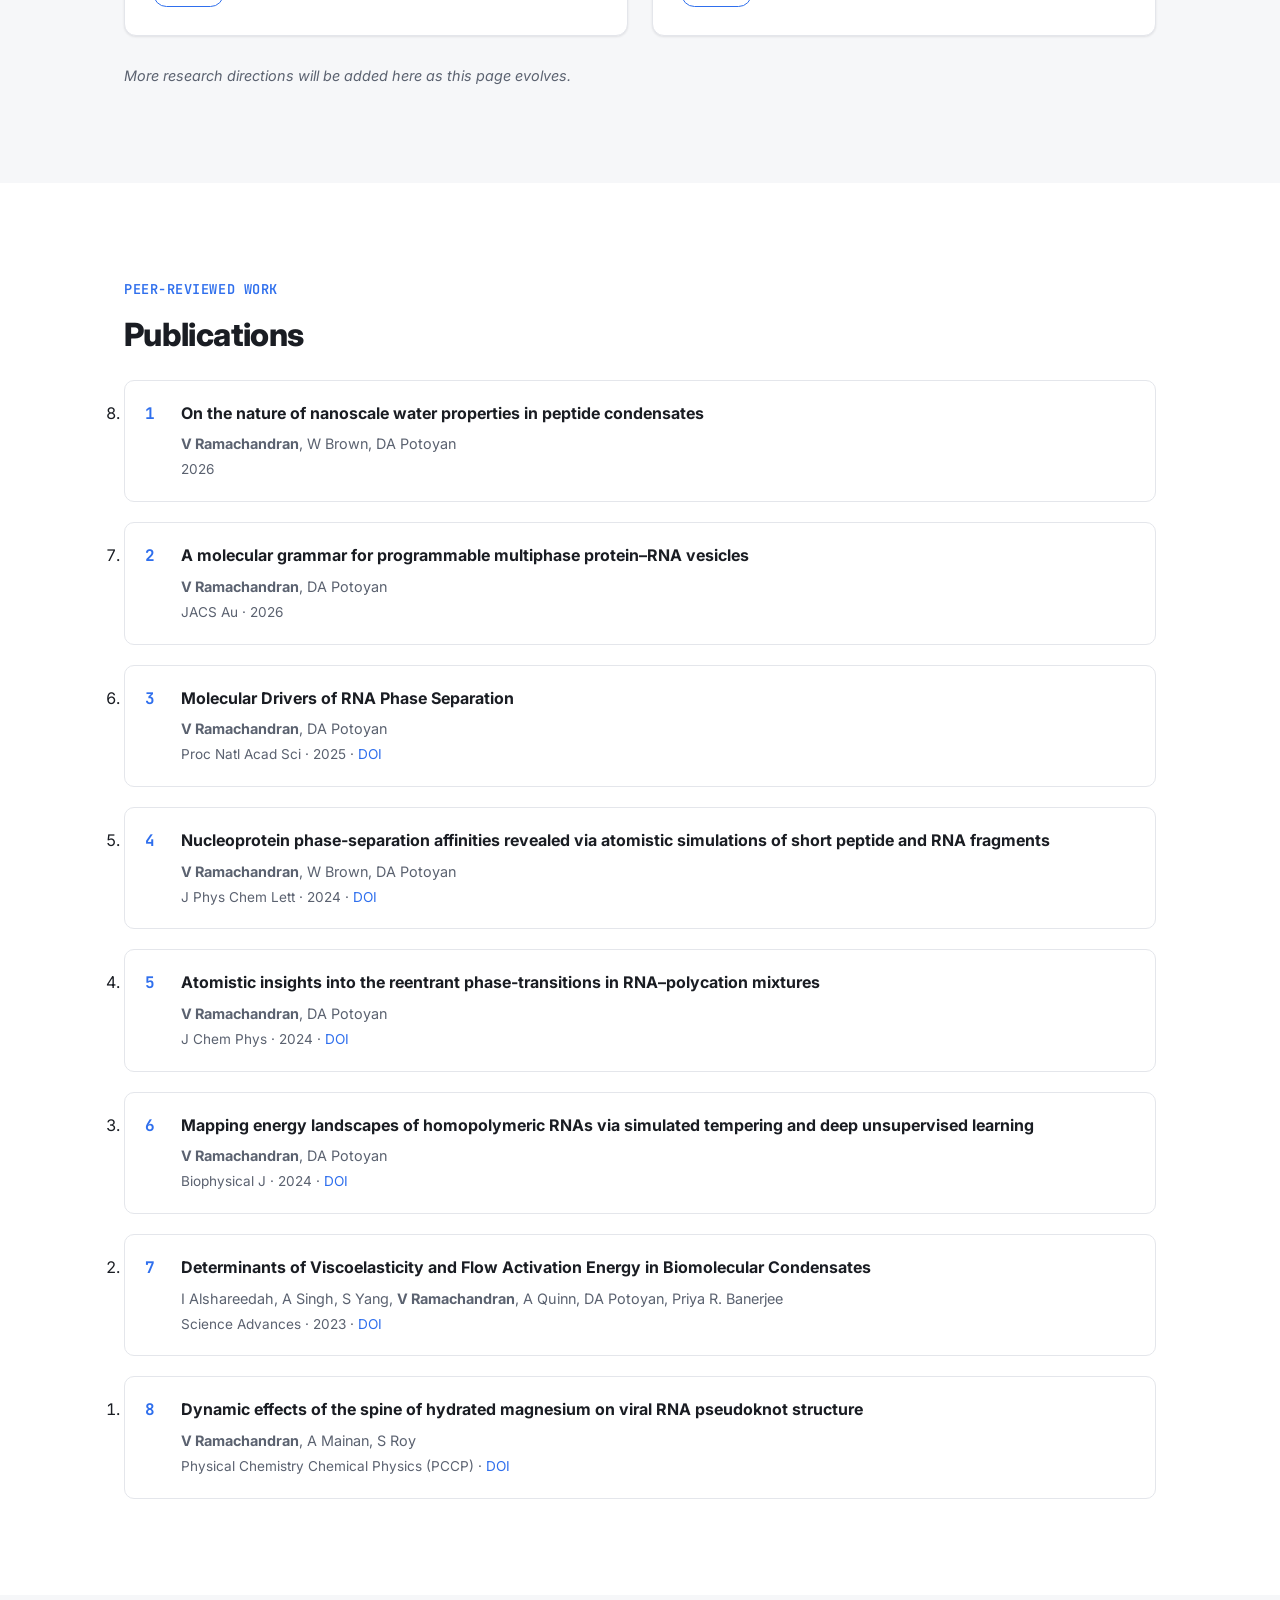
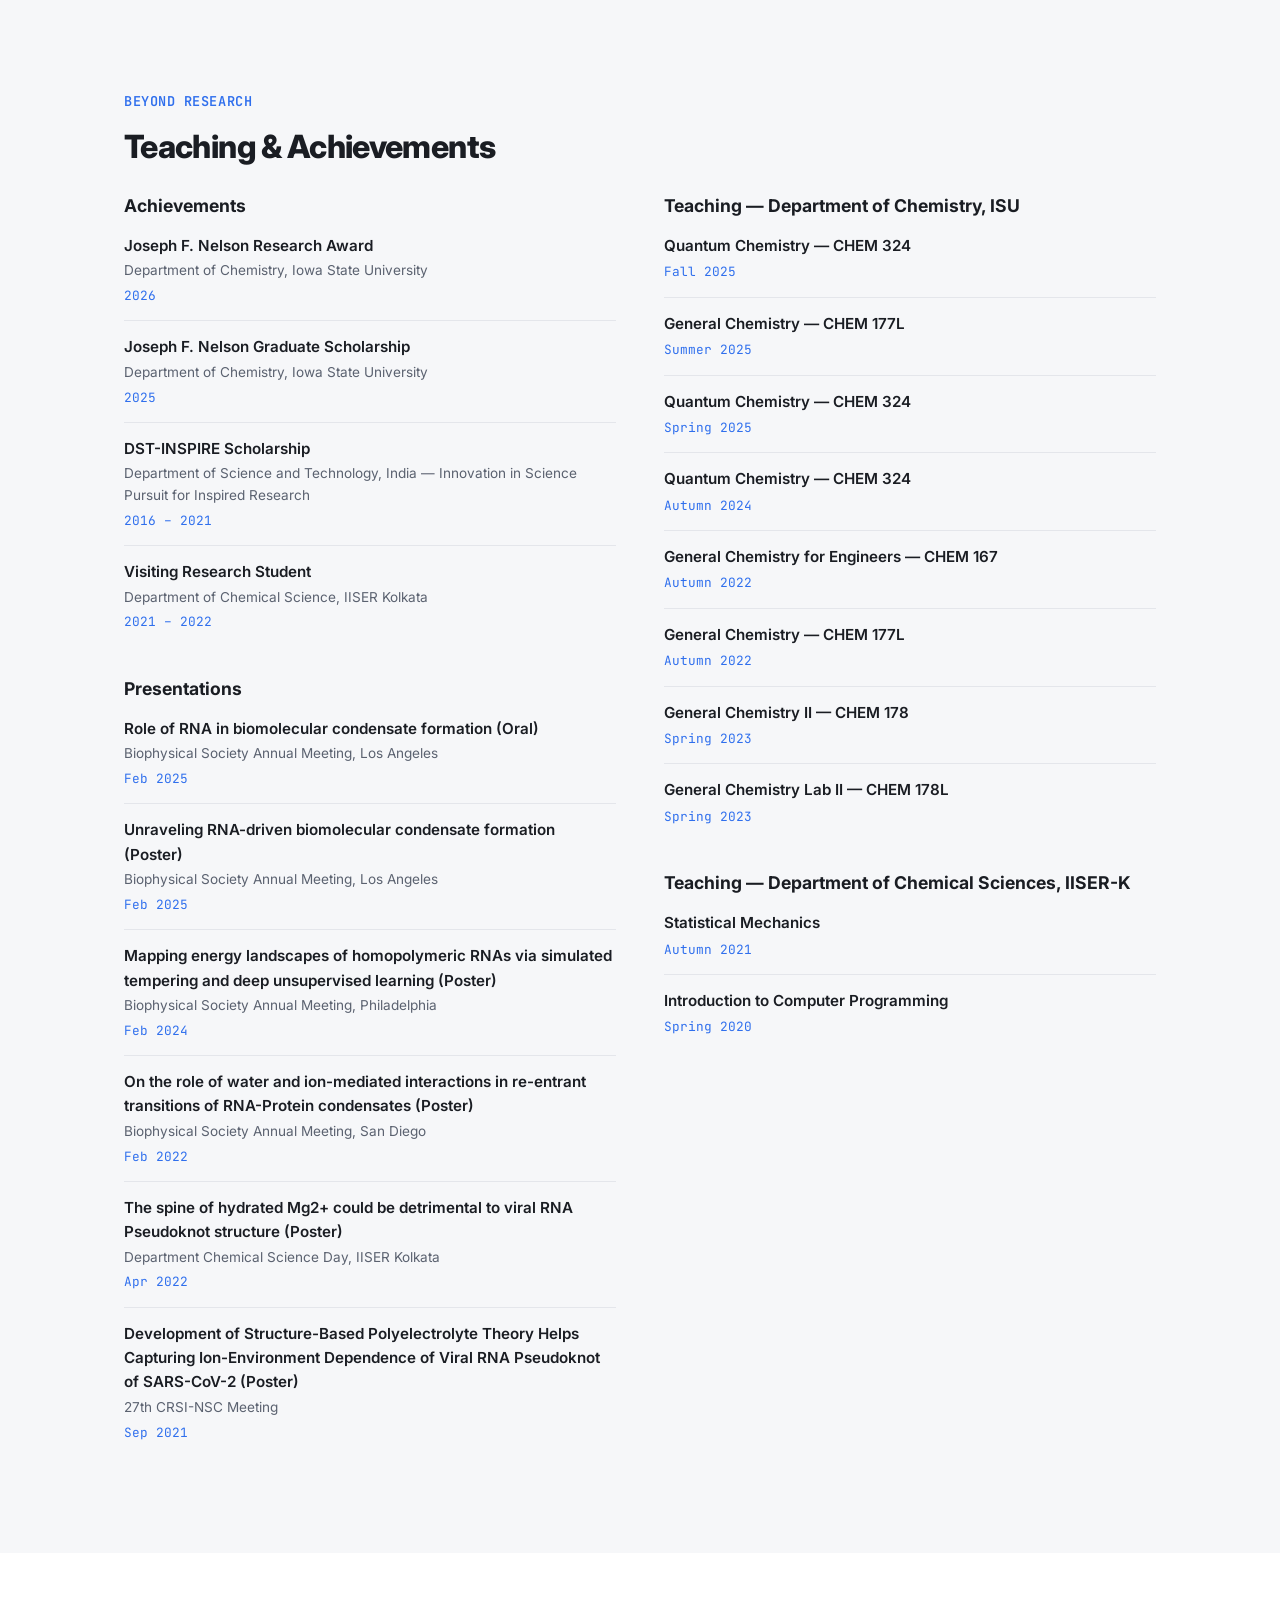
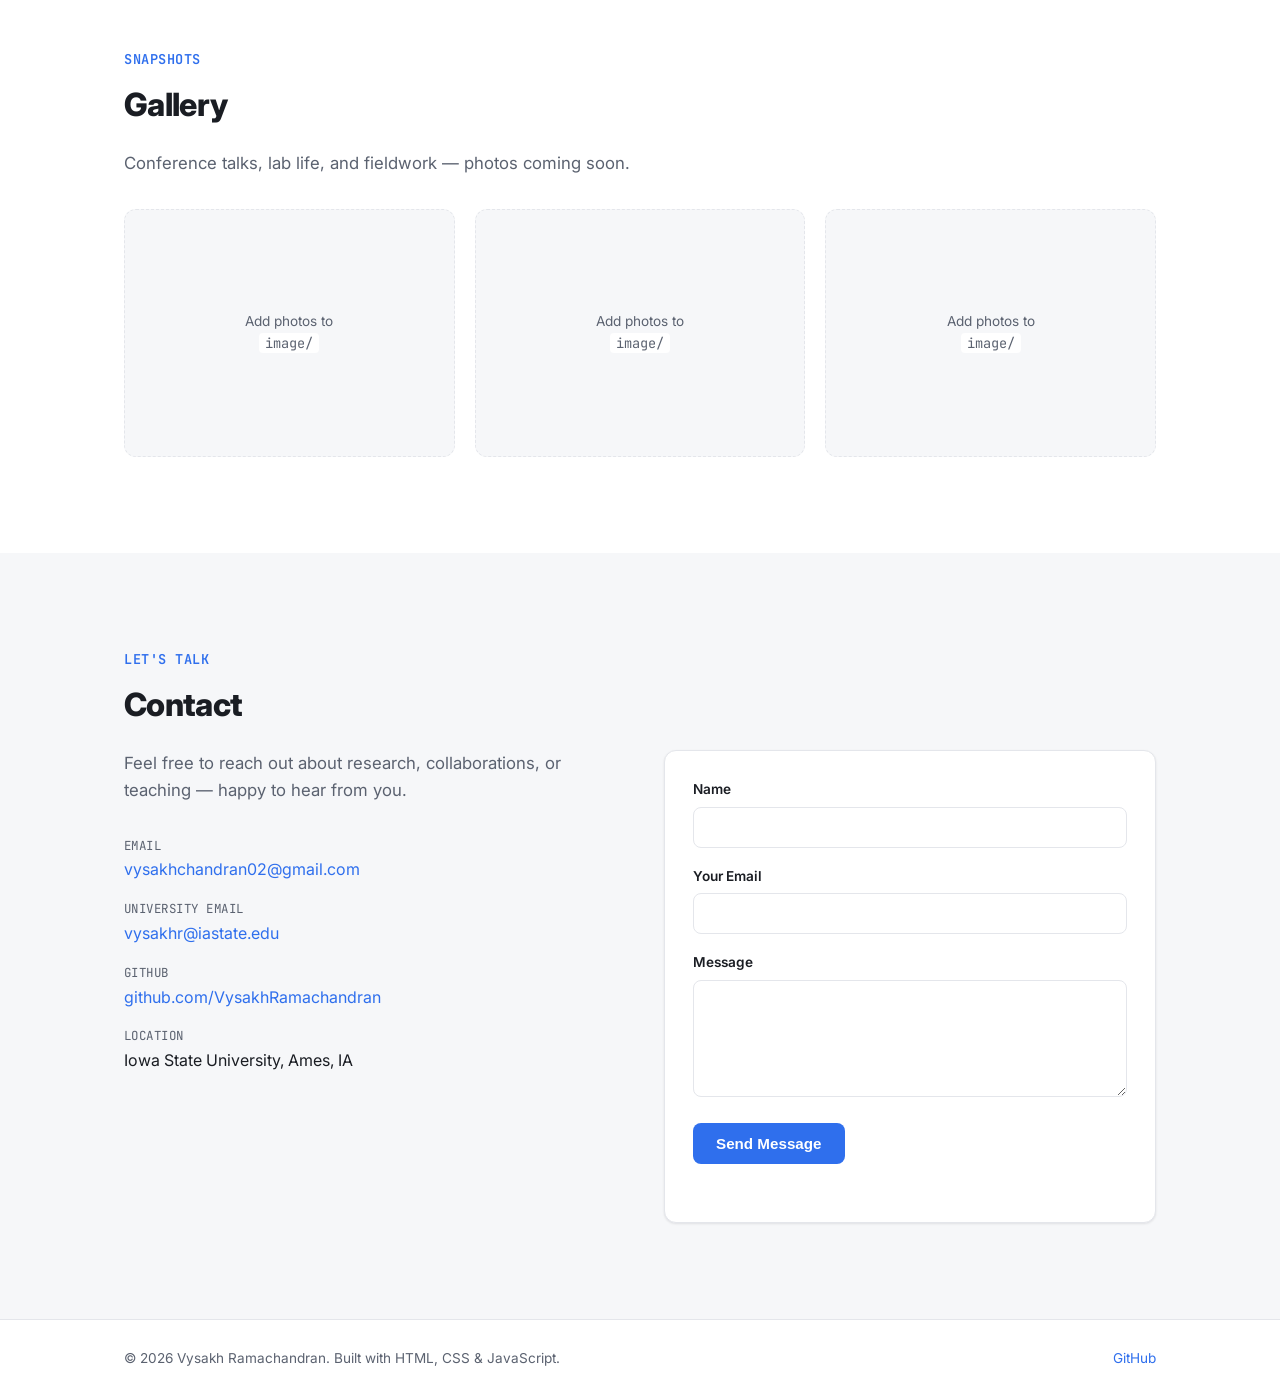
==== commit 304192c4: "Add profile image to homepage" ====
--- a/index.html
+++ b/index.html
@@ -66,7 +66,7 @@
 
       <div class="hero-visual">
         <div class="hero-photo-frame">
-          <img src="image/profile.jpg" alt="Vysakh Ramachandran" class="hero-photo" onerror="this.parentElement.classList.add('no-photo')">
+          <img src="image/my.png" alt="Vysakh Ramachandran" class="hero-photo" onerror="this.parentElement.classList.add('no-photo')">
           <div class="hero-photo-fallback">VR</div>
         </div>
       </div>
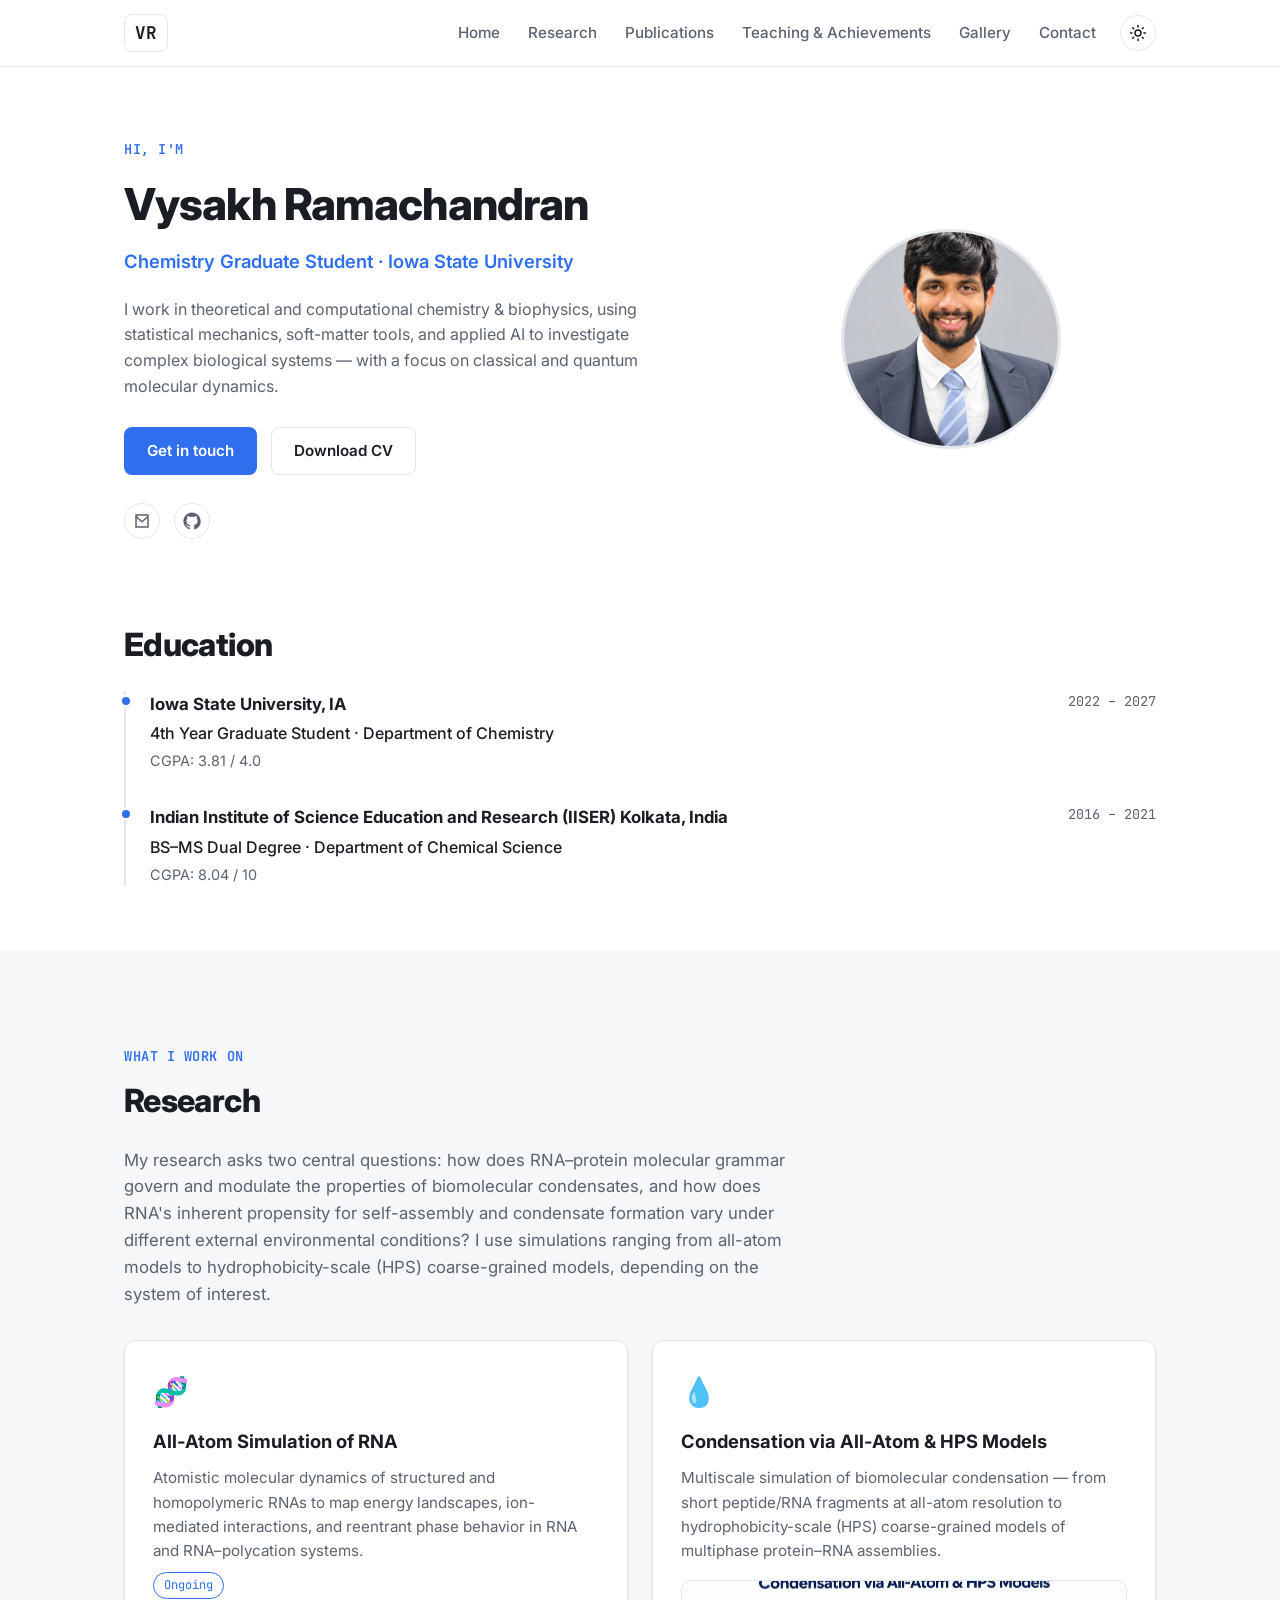
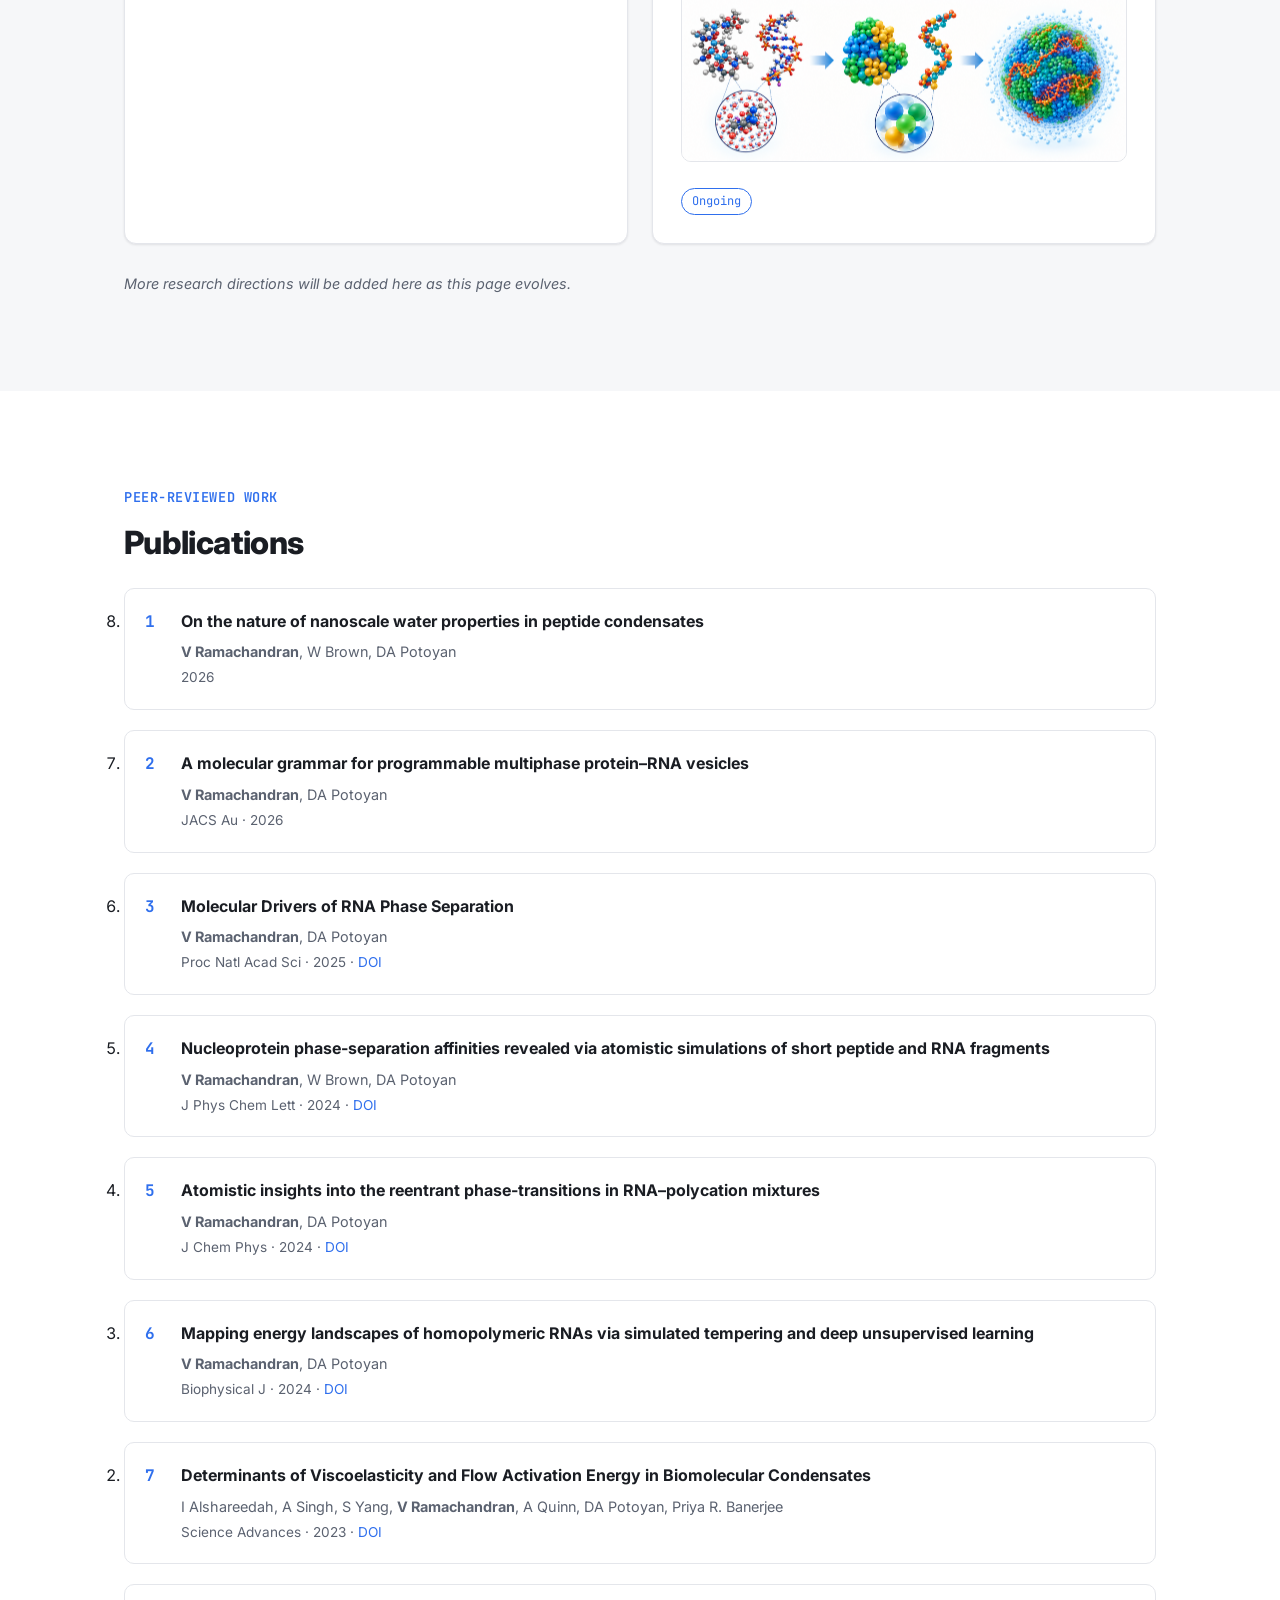
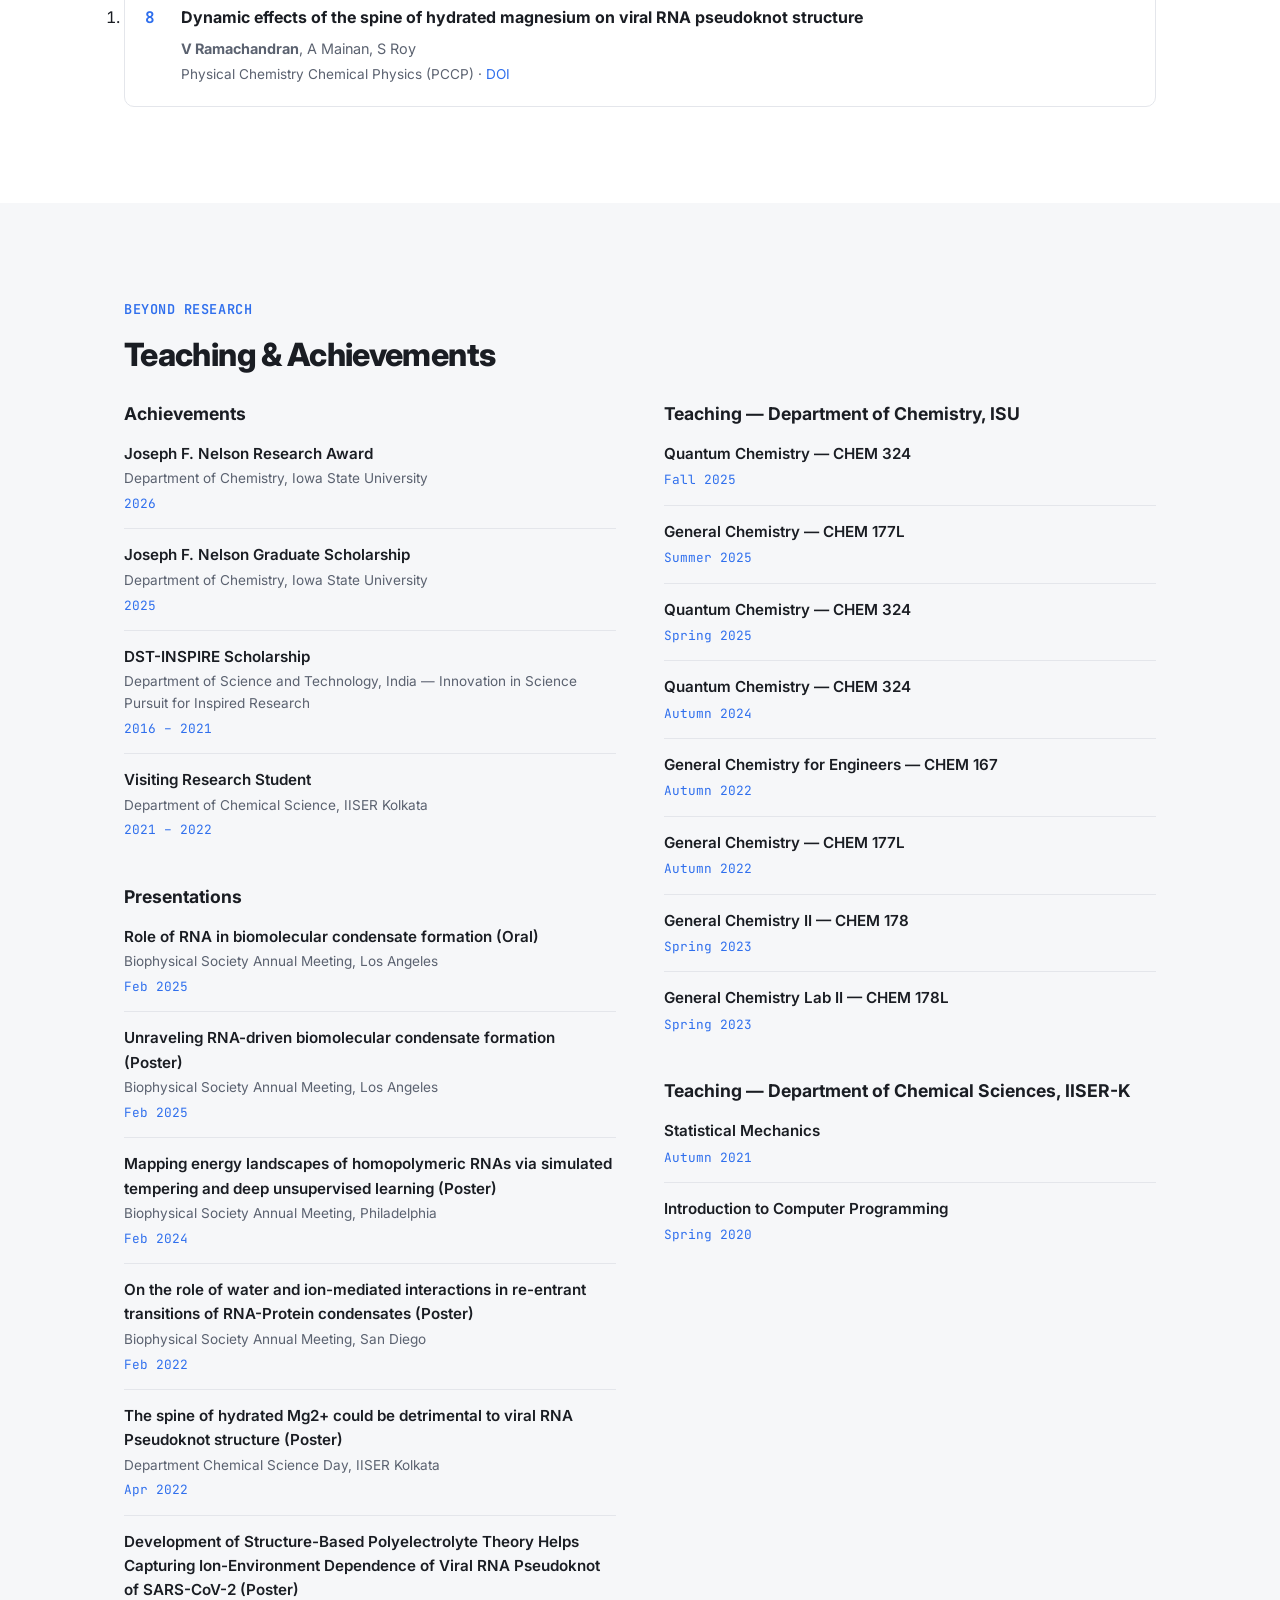
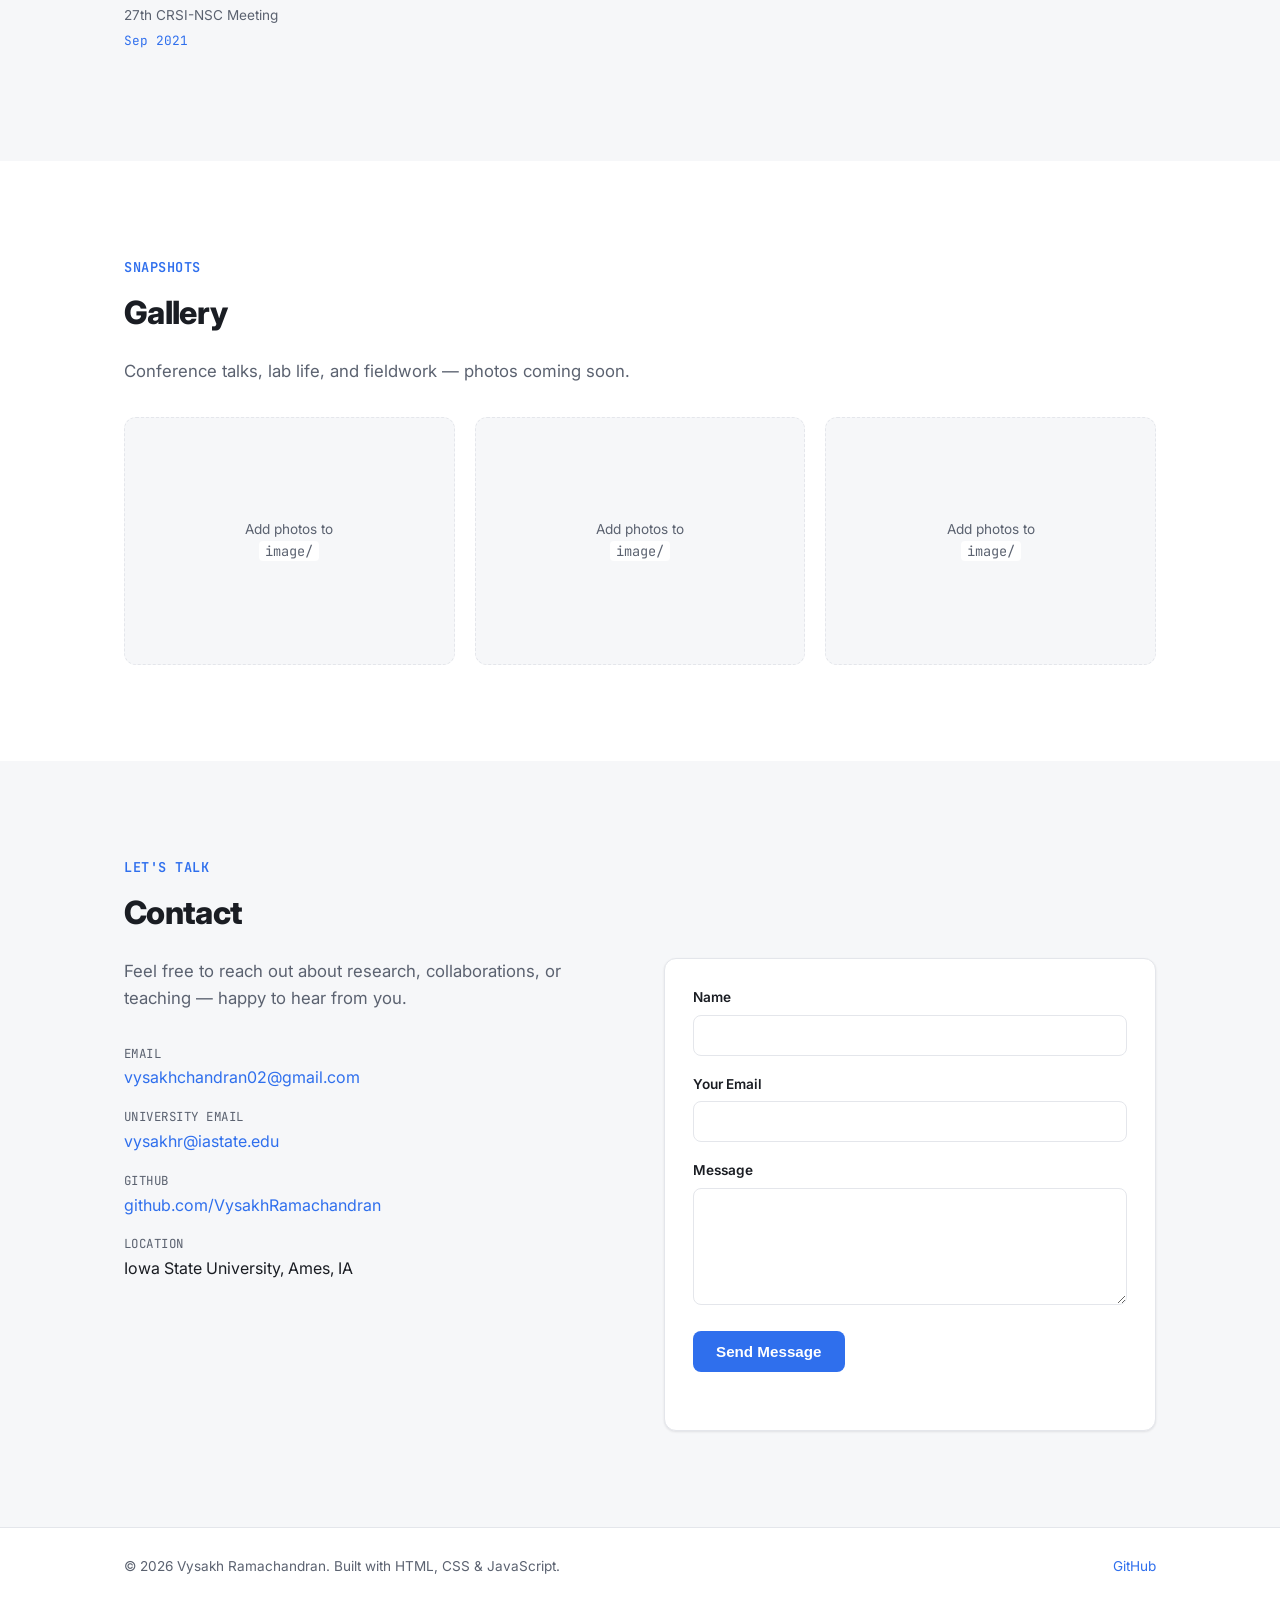
==== commit a47a7342: "Add condensation image to research card" ====
--- a/index.html
+++ b/index.html
@@ -133,6 +133,9 @@
             all-atom resolution to hydrophobicity-scale (HPS) coarse-grained models of multiphase
             protein&ndash;RNA assemblies.
           </p>
+          <figure class="research-card-media">
+            <img src="image/conden.png" alt="Biomolecular condensation simulation illustration" loading="lazy">
+          </figure>
           <span class="card-badge">Ongoing</span>
         </article>
       </div>
--- a/css/style.css
+++ b/css/style.css
@@ -344,9 +344,24 @@
 .card h3 { font-size: 1.15rem; font-weight: 700; margin-bottom: 10px; }
 .card p { color: var(--text-muted); font-size: 0.95rem; }
 
+.research-card-media {
+  margin: 16px 0 18px;
+  border: 1px solid var(--border);
+  border-radius: 10px;
+  overflow: hidden;
+  background: var(--bg-alt);
+}
+
+.research-card-media img {
+  display: block;
+  width: 100%;
+  height: 180px;
+  object-fit: cover;
+}
+
 .card-badge {
   display: inline-block;
-  margin-top: 16px;
+  margin-top: 8px;
   font-family: var(--font-mono);
   font-size: 0.75rem;
   color: var(--accent);
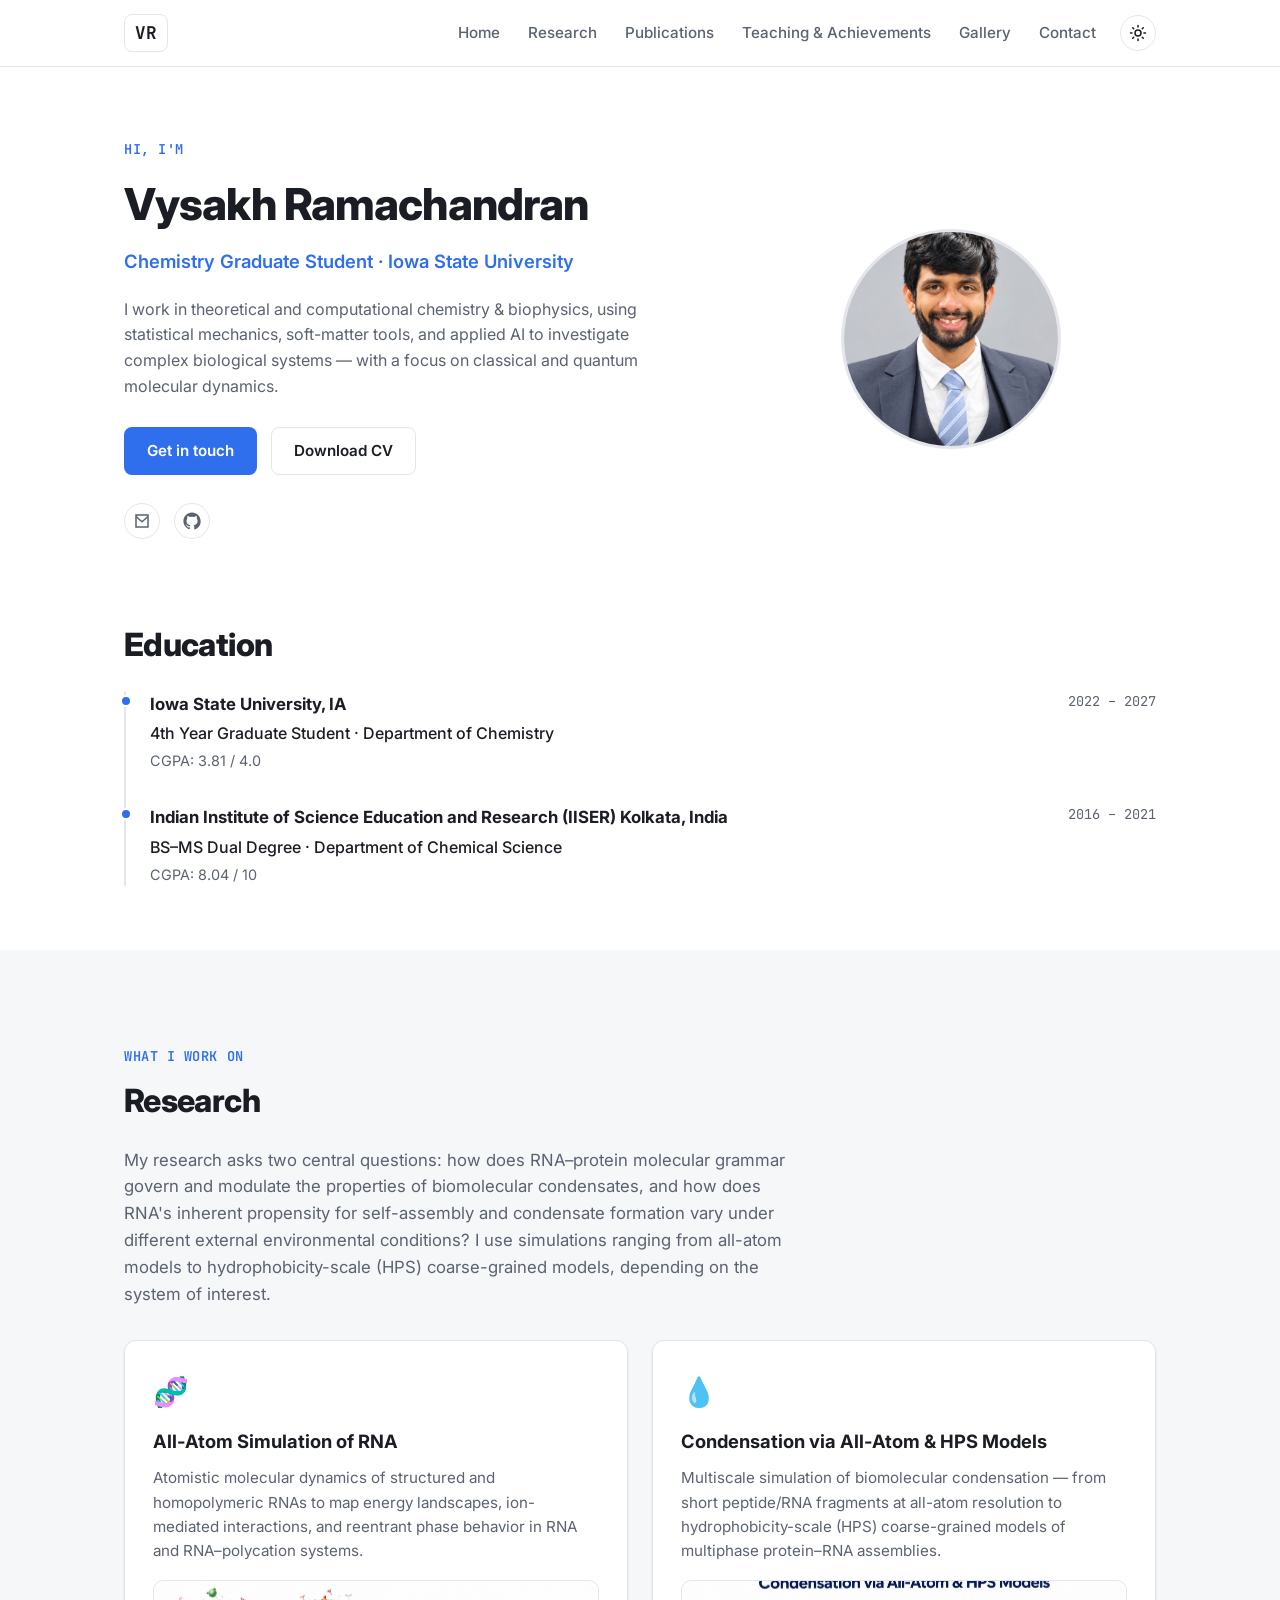
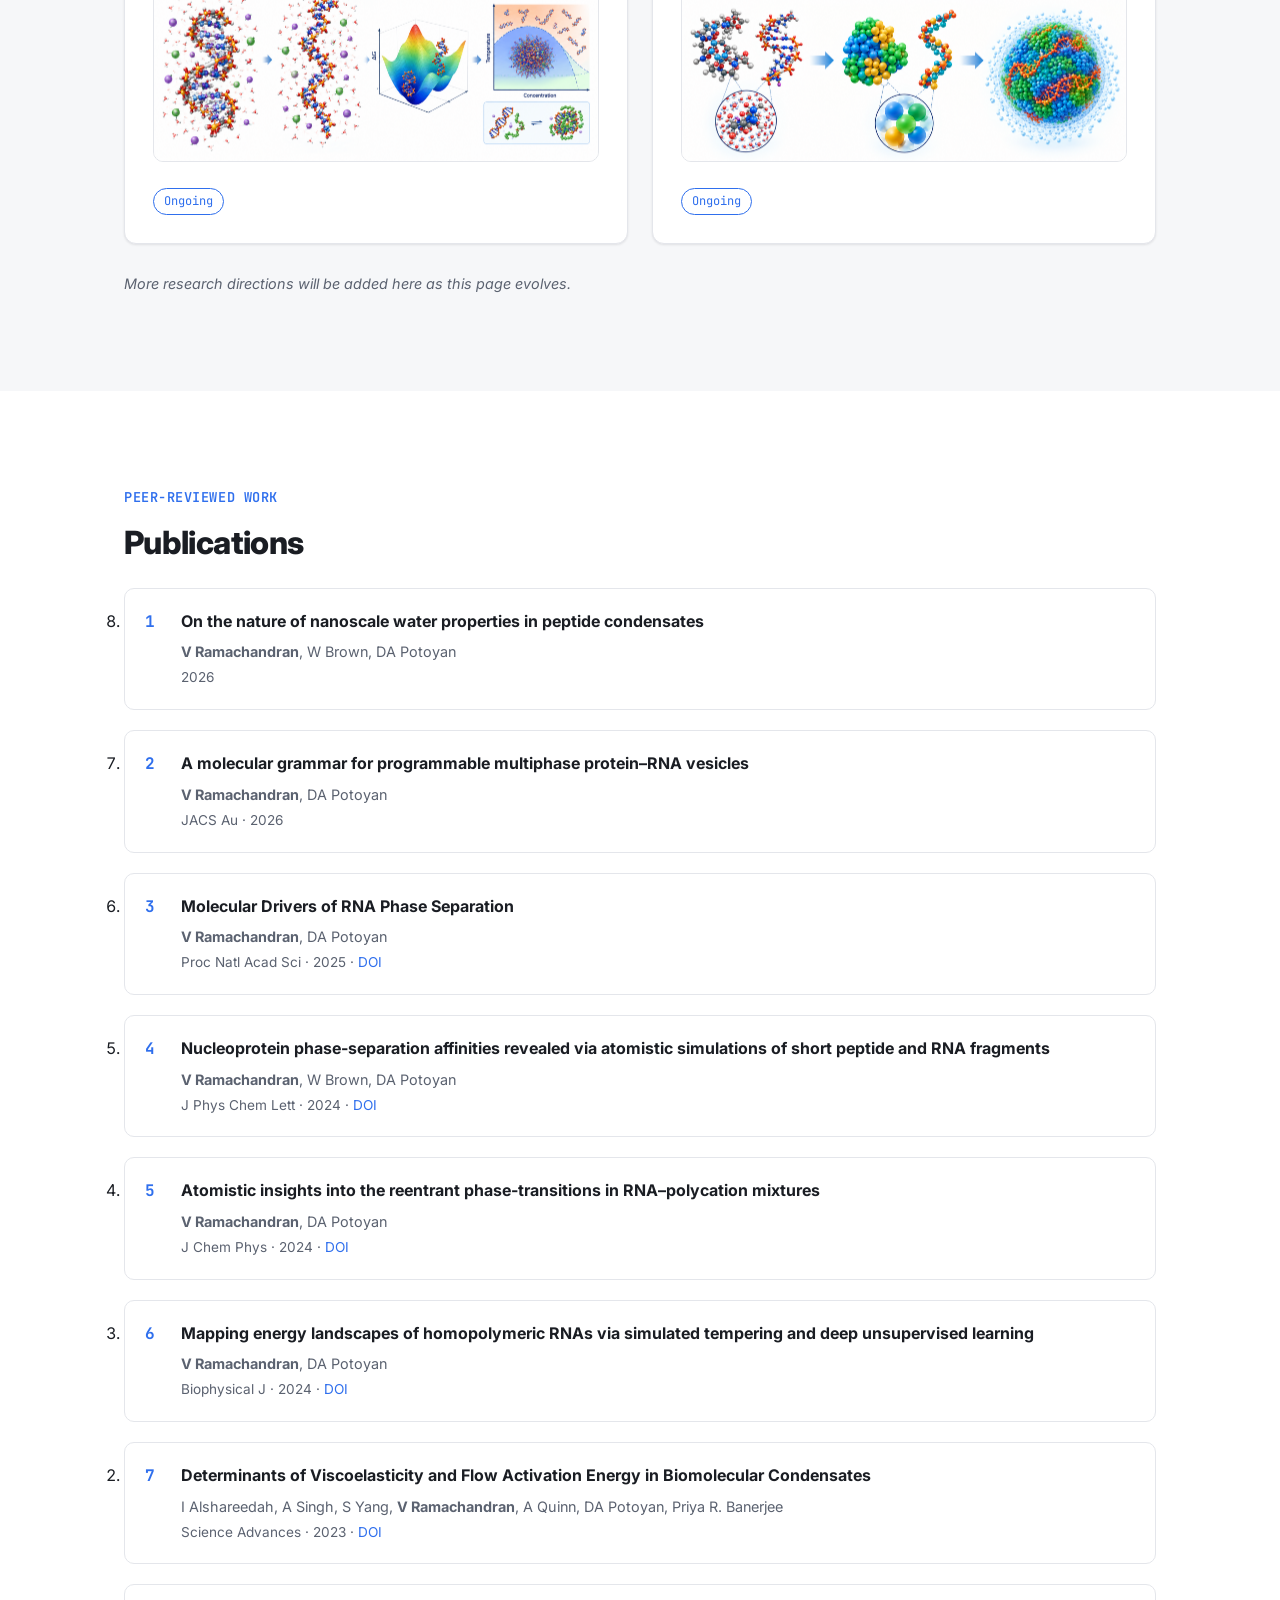
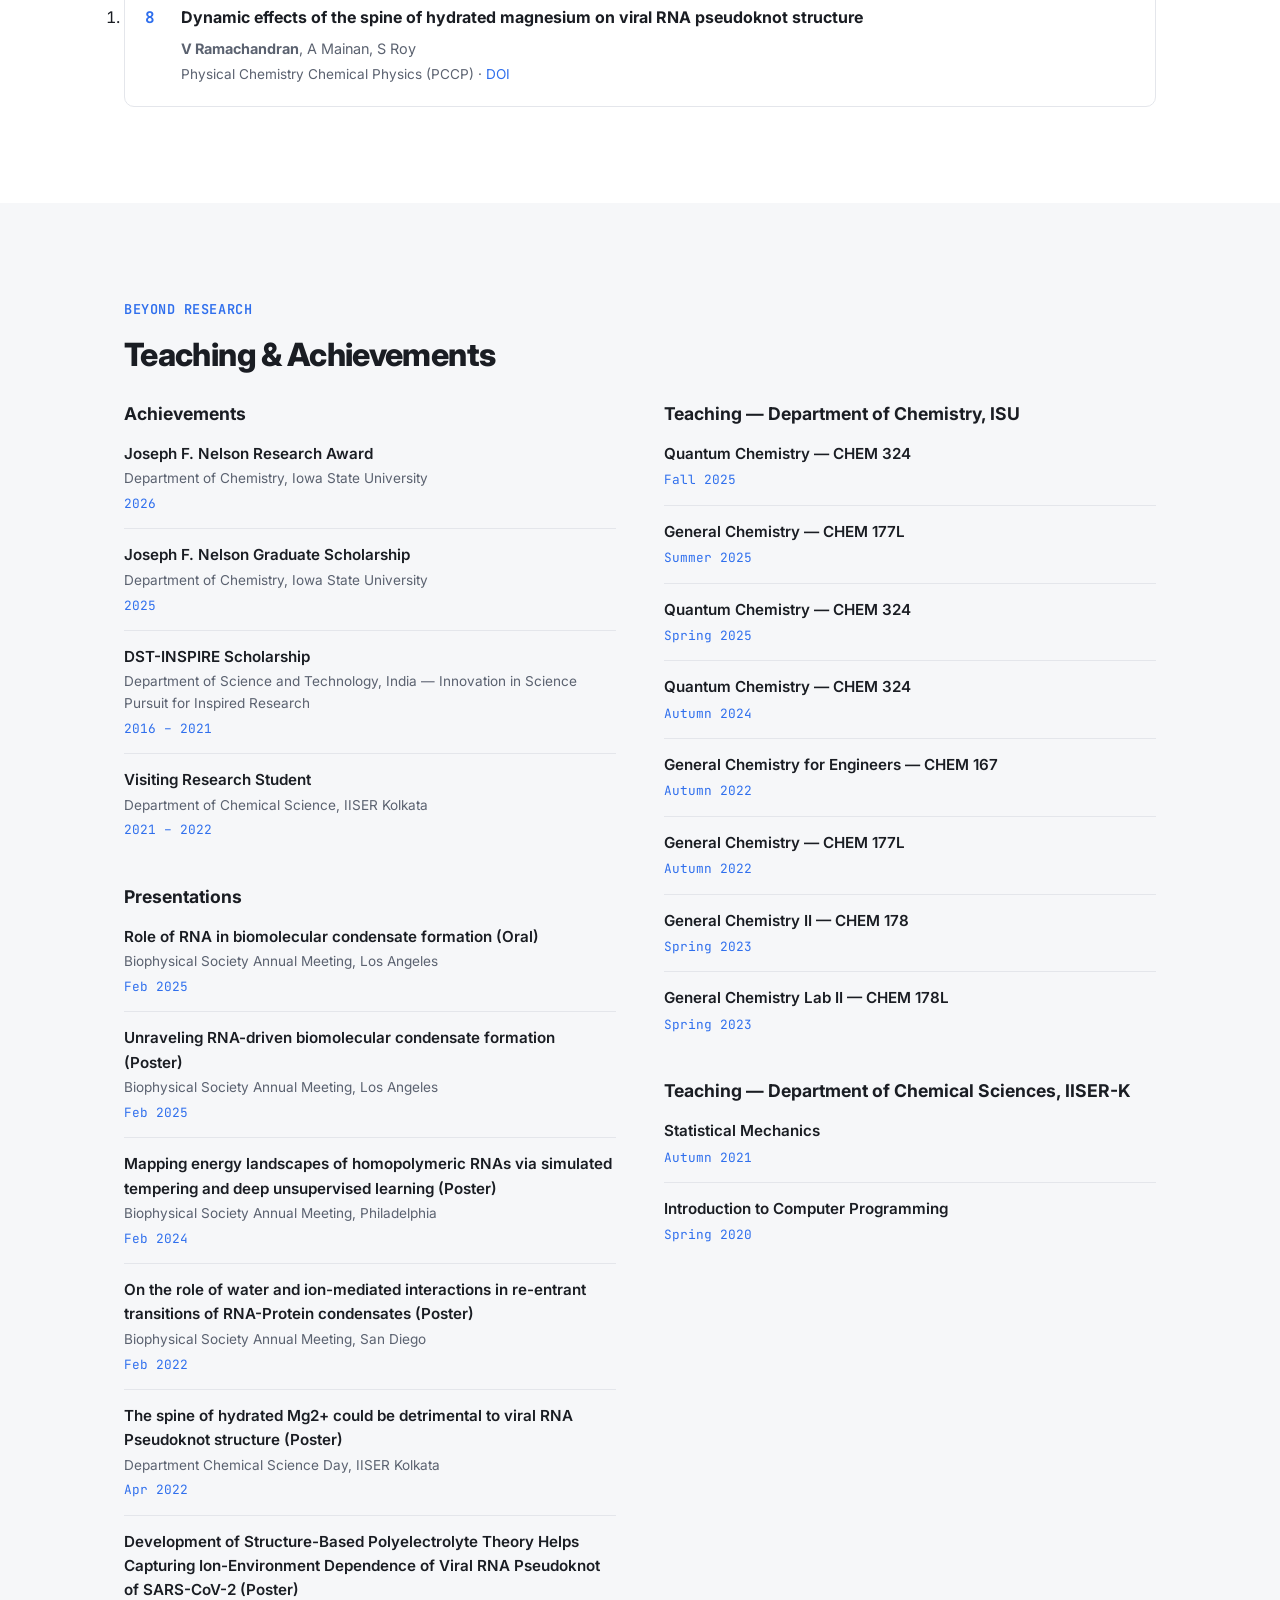
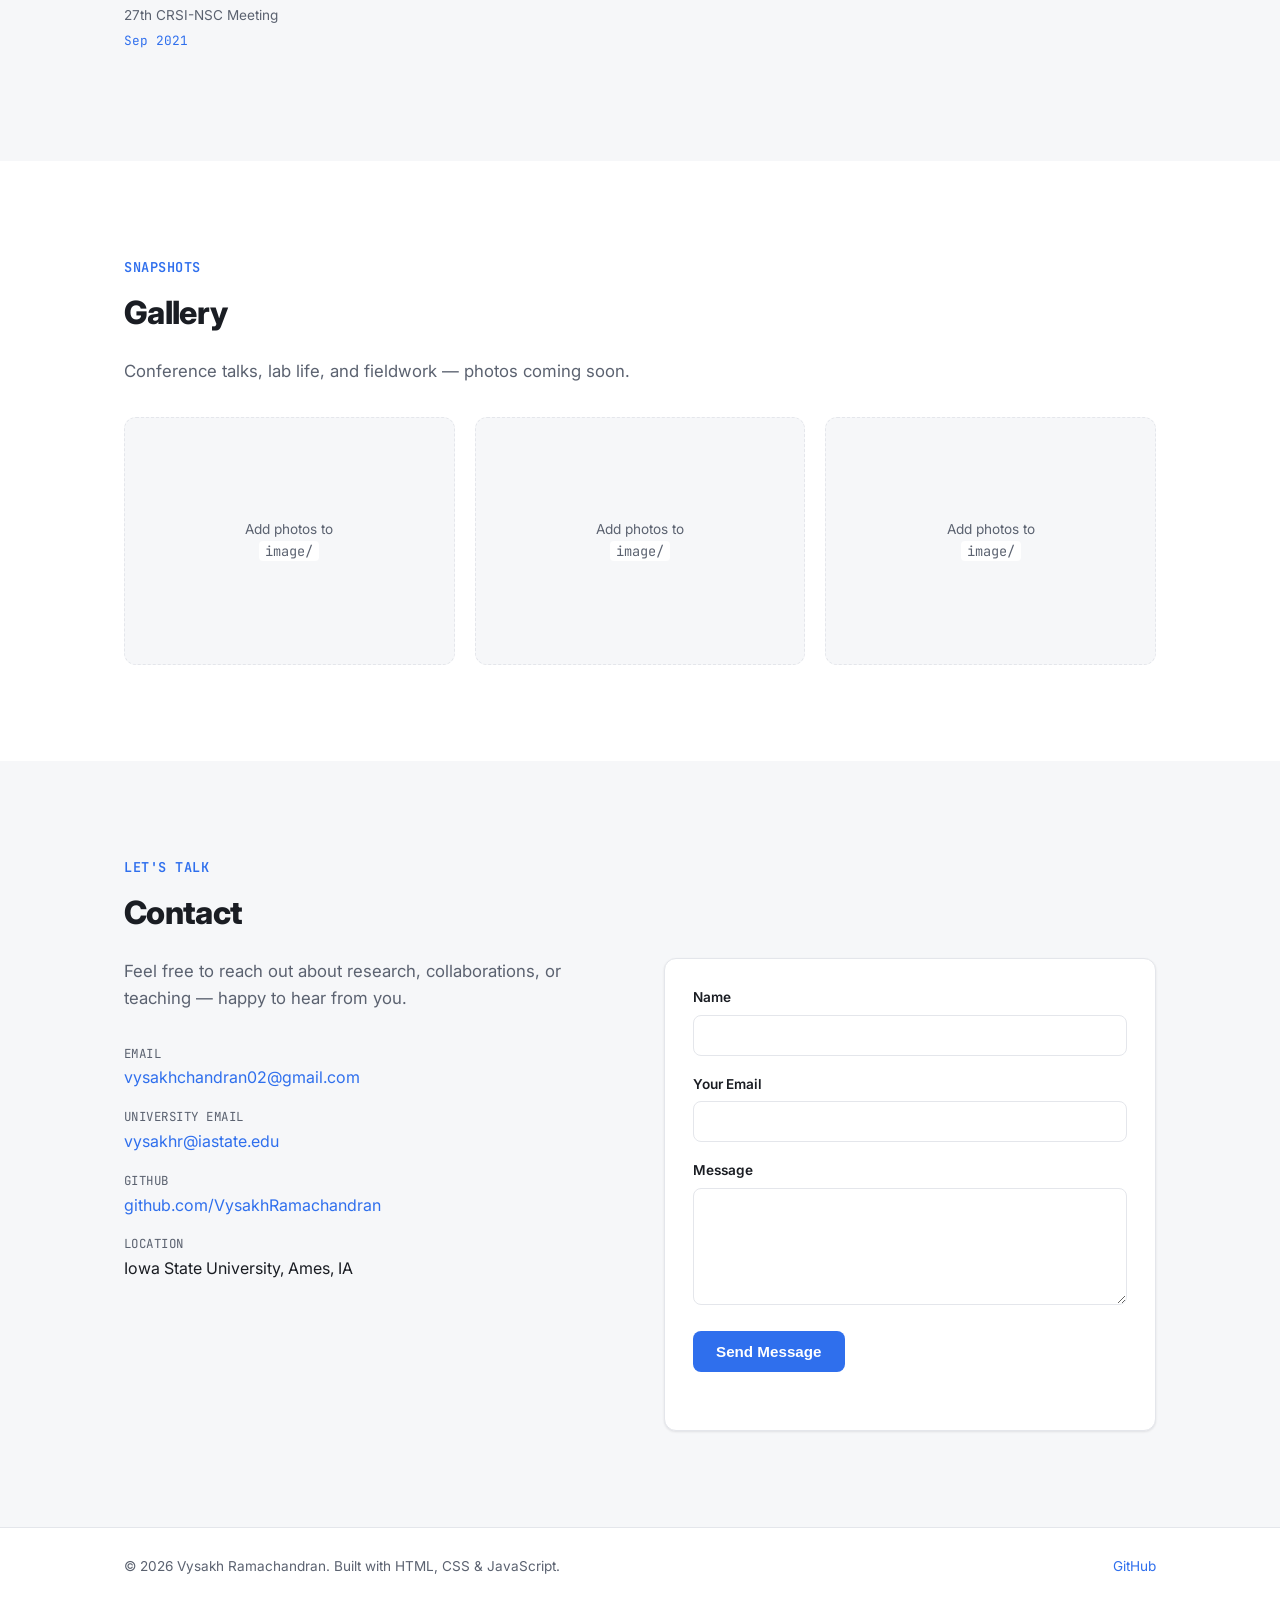
==== commit cab124fe: "Add all-atom RNA image to research card" ====
--- a/index.html
+++ b/index.html
@@ -122,6 +122,9 @@
             Atomistic molecular dynamics of structured and homopolymeric RNAs to map energy landscapes,
             ion-mediated interactions, and reentrant phase behavior in RNA and RNA&ndash;polycation systems.
           </p>
+          <figure class="research-card-media">
+            <img src="image/all_atom.png" alt="All-atom RNA simulation illustration" loading="lazy">
+          </figure>
           <span class="card-badge">Ongoing</span>
         </article>
 
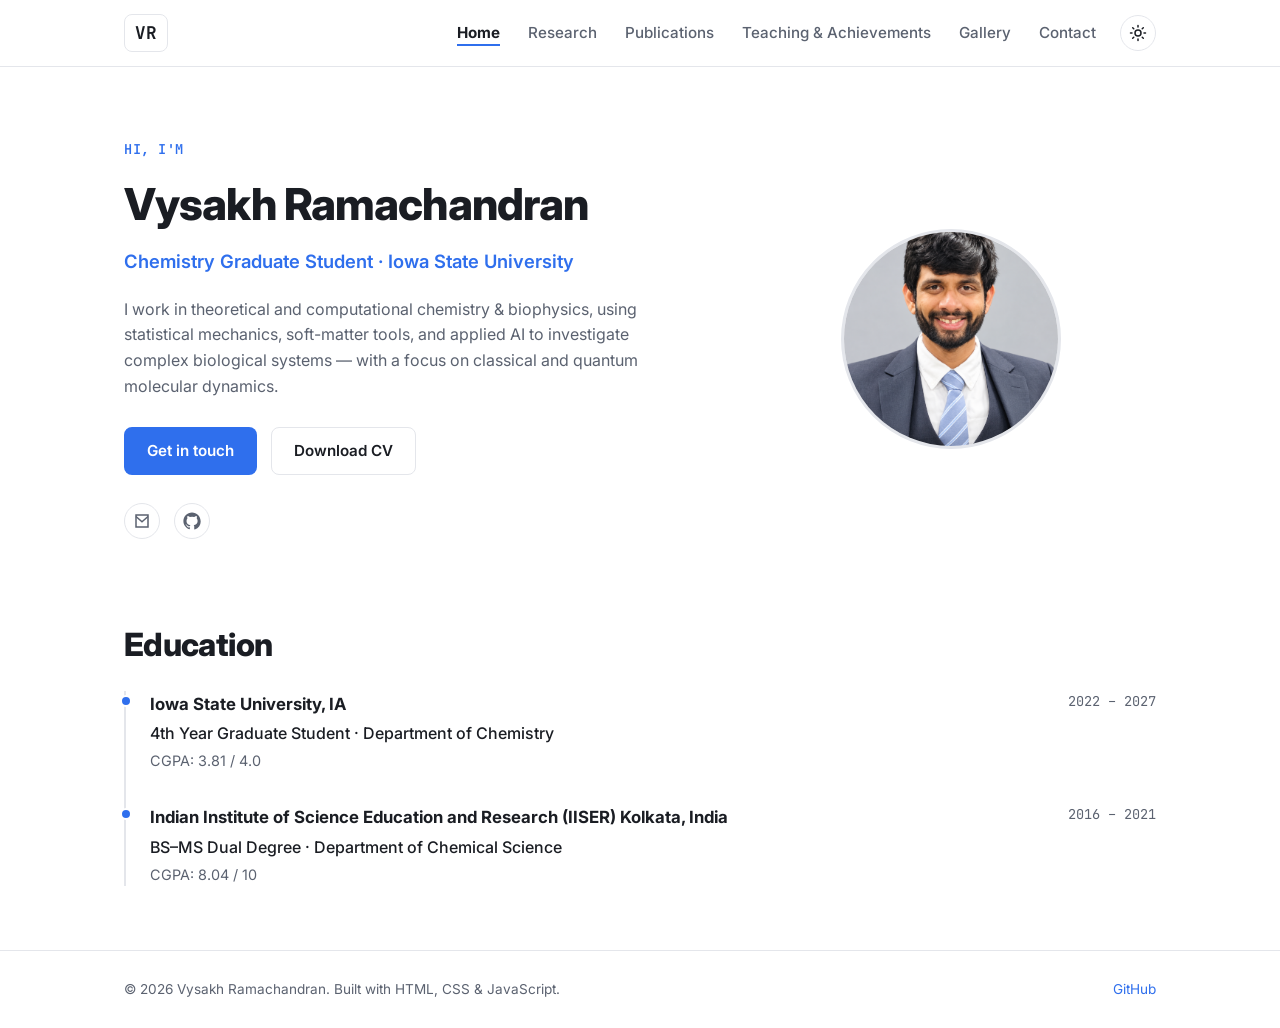
==== commit c6899a2f: "Restructure site into multiple pages Split the single-page layout into separate Home, Research, Publ" ====
--- a/index.html
+++ b/index.html
@@ -14,19 +14,19 @@
 
 <header class="site-header">
   <nav class="navbar">
-    <a href="#home" class="brand">VR</a>
+    <a href="index.html" class="brand">VR</a>
 
     <button class="nav-toggle" id="navToggle" aria-label="Toggle navigation menu" aria-expanded="false">
       <span></span><span></span><span></span>
     </button>
 
     <ul class="nav-links" id="navLinks">
-      <li><a href="#home">Home</a></li>
-      <li><a href="#research">Research</a></li>
-      <li><a href="#publications">Publications</a></li>
-      <li><a href="#teaching">Teaching &amp; Achievements</a></li>
-      <li><a href="#gallery">Gallery</a></li>
-      <li><a href="#contact">Contact</a></li>
+      <li><a href="index.html" class="active">Home</a></li>
+      <li><a href="research.html">Research</a></li>
+      <li><a href="publications.html">Publications</a></li>
+      <li><a href="teaching.html">Teaching &amp; Achievements</a></li>
+      <li><a href="gallery.html">Gallery</a></li>
+      <li><a href="contact.html">Contact</a></li>
     </ul>
 
     <button class="theme-toggle" id="themeToggle" aria-label="Toggle dark and light mode">
@@ -39,7 +39,7 @@
 <main>
 
   <!-- ===== HOME ===== -->
-  <section id="home" class="section hero">
+  <section class="section hero">
     <div class="container hero-grid">
       <div class="hero-text">
         <p class="eyebrow">Hi, I'm</p>
@@ -51,7 +51,7 @@
           with a focus on classical and quantum molecular dynamics.
         </p>
         <div class="hero-actions">
-          <a href="#contact" class="btn btn-primary">Get in touch</a>
+          <a href="contact.html" class="btn btn-primary">Get in touch</a>
           <a href="assets/Vysakh_Ramachandran_CV.pdf" class="btn btn-outline" download>Download CV</a>
         </div>
         <div class="social-links">
@@ -101,278 +101,6 @@
     </div>
   </section>
 
-  <!-- ===== RESEARCH ===== -->
-  <section id="research" class="section alt-bg">
-    <div class="container">
-      <p class="eyebrow">What I work on</p>
-      <h2 class="section-title">Research</h2>
-      <p class="section-lead">
-        My research asks two central questions: how does RNA&ndash;protein molecular grammar govern and
-        modulate the properties of biomolecular condensates, and how does RNA's inherent propensity for
-        self-assembly and condensate formation vary under different external environmental conditions?
-        I use simulations ranging from all-atom models to hydrophobicity-scale (HPS) coarse-grained models,
-        depending on the system of interest.
-      </p>
-
-      <div class="card-grid">
-        <article class="card">
-          <div class="card-icon">&#129516;</div>
-          <h3>All-Atom Simulation of RNA</h3>
-          <p>
-            Atomistic molecular dynamics of structured and homopolymeric RNAs to map energy landscapes,
-            ion-mediated interactions, and reentrant phase behavior in RNA and RNA&ndash;polycation systems.
-          </p>
-          <figure class="research-card-media">
-            <img src="image/all_atom.png" alt="All-atom RNA simulation illustration" loading="lazy">
-          </figure>
-          <span class="card-badge">Ongoing</span>
-        </article>
-
-        <article class="card">
-          <div class="card-icon">&#128167;</div>
-          <h3>Condensation via All-Atom &amp; HPS Models</h3>
-          <p>
-            Multiscale simulation of biomolecular condensation &mdash; from short peptide/RNA fragments at
-            all-atom resolution to hydrophobicity-scale (HPS) coarse-grained models of multiphase
-            protein&ndash;RNA assemblies.
-          </p>
-          <figure class="research-card-media">
-            <img src="image/conden.png" alt="Biomolecular condensation simulation illustration" loading="lazy">
-          </figure>
-          <span class="card-badge">Ongoing</span>
-        </article>
-      </div>
-
-      <p class="section-note">More research directions will be added here as this page evolves.</p>
-    </div>
-  </section>
-
-  <!-- ===== PUBLICATIONS ===== -->
-  <section id="publications" class="section">
-    <div class="container">
-      <p class="eyebrow">Peer-reviewed work</p>
-      <h2 class="section-title">Publications</h2>
-
-      <ol class="pub-list" reversed>
-        <li class="pub-item">
-          <p class="pub-title">On the nature of nanoscale water properties in peptide condensates</p>
-          <p class="pub-authors"><strong>V Ramachandran</strong>, W Brown, DA Potoyan</p>
-          <p class="pub-meta">2026</p>
-        </li>
-
-        <li class="pub-item">
-          <p class="pub-title">A molecular grammar for programmable multiphase protein&ndash;RNA vesicles</p>
-          <p class="pub-authors"><strong>V Ramachandran</strong>, DA Potoyan</p>
-          <p class="pub-meta">JACS Au &middot; 2026</p>
-        </li>
-
-        <li class="pub-item">
-          <p class="pub-title">Molecular Drivers of RNA Phase Separation</p>
-          <p class="pub-authors"><strong>V Ramachandran</strong>, DA Potoyan</p>
-          <p class="pub-meta">Proc Natl Acad Sci &middot; 2025 &middot;
-            <a href="https://doi.org/10.1073/pnas.2511348122" target="_blank" rel="noopener">DOI</a>
-          </p>
-        </li>
-
-        <li class="pub-item">
-          <p class="pub-title">Nucleoprotein phase-separation affinities revealed via atomistic simulations of short peptide and RNA fragments</p>
-          <p class="pub-authors"><strong>V Ramachandran</strong>, W Brown, DA Potoyan</p>
-          <p class="pub-meta">J Phys Chem Lett &middot; 2024 &middot;
-            <a href="https://doi.org/10.1021/acs.jpclett.4c02654" target="_blank" rel="noopener">DOI</a>
-          </p>
-        </li>
-
-        <li class="pub-item">
-          <p class="pub-title">Atomistic insights into the reentrant phase-transitions in RNA&ndash;polycation mixtures</p>
-          <p class="pub-authors"><strong>V Ramachandran</strong>, DA Potoyan</p>
-          <p class="pub-meta">J Chem Phys &middot; 2024 &middot;
-            <a href="https://doi.org/10.1063/5.0206190" target="_blank" rel="noopener">DOI</a>
-          </p>
-        </li>
-
-        <li class="pub-item">
-          <p class="pub-title">Mapping energy landscapes of homopolymeric RNAs via simulated tempering and deep unsupervised learning</p>
-          <p class="pub-authors"><strong>V Ramachandran</strong>, DA Potoyan</p>
-          <p class="pub-meta">Biophysical J &middot; 2024 &middot;
-            <a href="https://doi.org/10.1016/j.bpj.2024.04.003" target="_blank" rel="noopener">DOI</a>
-          </p>
-        </li>
-
-        <li class="pub-item">
-          <p class="pub-title">Determinants of Viscoelasticity and Flow Activation Energy in Biomolecular Condensates</p>
-          <p class="pub-authors">I Alshareedah, A Singh, S Yang, <strong>V Ramachandran</strong>, A Quinn, DA Potoyan, Priya R. Banerjee</p>
-          <p class="pub-meta">Science Advances &middot; 2023 &middot;
-            <a href="https://doi.org/10.1126/sciadv.adi6539" target="_blank" rel="noopener">DOI</a>
-          </p>
-        </li>
-
-        <li class="pub-item">
-          <p class="pub-title">Dynamic effects of the spine of hydrated magnesium on viral RNA pseudoknot structure</p>
-          <p class="pub-authors"><strong>V Ramachandran</strong>, A Mainan, S Roy</p>
-          <p class="pub-meta">Physical Chemistry Chemical Physics (PCCP) &middot;
-            <a href="https://doi.org/10.1039/D2CP01075E" target="_blank" rel="noopener">DOI</a>
-          </p>
-        </li>
-      </ol>
-    </div>
-  </section>
-
-  <!-- ===== TEACHING & ACHIEVEMENTS ===== -->
-  <section id="teaching" class="section alt-bg">
-    <div class="container">
-      <p class="eyebrow">Beyond research</p>
-      <h2 class="section-title">Teaching &amp; Achievements</h2>
-
-      <div class="two-col">
-        <div>
-          <h3 class="sub-title">Achievements</h3>
-          <ul class="plain-list">
-            <li>
-              <span class="li-title">Joseph F. Nelson Research Award</span>
-              <span class="li-sub">Department of Chemistry, Iowa State University</span>
-              <span class="li-year">2026</span>
-            </li>
-            <li>
-              <span class="li-title">Joseph F. Nelson Graduate Scholarship</span>
-              <span class="li-sub">Department of Chemistry, Iowa State University</span>
-              <span class="li-year">2025</span>
-            </li>
-            <li>
-              <span class="li-title">DST-INSPIRE Scholarship</span>
-              <span class="li-sub">Department of Science and Technology, India &mdash; Innovation in Science Pursuit for Inspired Research</span>
-              <span class="li-year">2016 &ndash; 2021</span>
-            </li>
-            <li>
-              <span class="li-title">Visiting Research Student</span>
-              <span class="li-sub">Department of Chemical Science, IISER Kolkata</span>
-              <span class="li-year">2021 &ndash; 2022</span>
-            </li>
-          </ul>
-
-          <h3 class="sub-title">Presentations</h3>
-          <ul class="plain-list">
-            <li>
-              <span class="li-title">Role of RNA in biomolecular condensate formation (Oral)</span>
-              <span class="li-sub">Biophysical Society Annual Meeting, Los Angeles</span>
-              <span class="li-year">Feb 2025</span>
-            </li>
-            <li>
-              <span class="li-title">Unraveling RNA-driven biomolecular condensate formation (Poster)</span>
-              <span class="li-sub">Biophysical Society Annual Meeting, Los Angeles</span>
-              <span class="li-year">Feb 2025</span>
-            </li>
-            <li>
-              <span class="li-title">Mapping energy landscapes of homopolymeric RNAs via simulated tempering and deep unsupervised learning (Poster)</span>
-              <span class="li-sub">Biophysical Society Annual Meeting, Philadelphia</span>
-              <span class="li-year">Feb 2024</span>
-            </li>
-            <li>
-              <span class="li-title">On the role of water and ion-mediated interactions in re-entrant transitions of RNA-Protein condensates (Poster)</span>
-              <span class="li-sub">Biophysical Society Annual Meeting, San Diego</span>
-              <span class="li-year">Feb 2022</span>
-            </li>
-            <li>
-              <span class="li-title">The spine of hydrated Mg2+ could be detrimental to viral RNA Pseudoknot structure (Poster)</span>
-              <span class="li-sub">Department Chemical Science Day, IISER Kolkata</span>
-              <span class="li-year">Apr 2022</span>
-            </li>
-            <li>
-              <span class="li-title">Development of Structure-Based Polyelectrolyte Theory Helps Capturing Ion-Environment Dependence of Viral RNA Pseudoknot of SARS-CoV-2 (Poster)</span>
-              <span class="li-sub">27th CRSI-NSC Meeting</span>
-              <span class="li-year">Sep 2021</span>
-            </li>
-          </ul>
-        </div>
-
-        <div>
-          <h3 class="sub-title">Teaching &mdash; Department of Chemistry, ISU</h3>
-          <ul class="plain-list">
-            <li><span class="li-title">Quantum Chemistry &mdash; CHEM 324</span><span class="li-year">Fall 2025</span></li>
-            <li><span class="li-title">General Chemistry &mdash; CHEM 177L</span><span class="li-year">Summer 2025</span></li>
-            <li><span class="li-title">Quantum Chemistry &mdash; CHEM 324</span><span class="li-year">Spring 2025</span></li>
-            <li><span class="li-title">Quantum Chemistry &mdash; CHEM 324</span><span class="li-year">Autumn 2024</span></li>
-            <li><span class="li-title">General Chemistry for Engineers &mdash; CHEM 167</span><span class="li-year">Autumn 2022</span></li>
-            <li><span class="li-title">General Chemistry &mdash; CHEM 177L</span><span class="li-year">Autumn 2022</span></li>
-            <li><span class="li-title">General Chemistry II &mdash; CHEM 178</span><span class="li-year">Spring 2023</span></li>
-            <li><span class="li-title">General Chemistry Lab II &mdash; CHEM 178L</span><span class="li-year">Spring 2023</span></li>
-          </ul>
-
-          <h3 class="sub-title">Teaching &mdash; Department of Chemical Sciences, IISER-K</h3>
-          <ul class="plain-list">
-            <li><span class="li-title">Statistical Mechanics</span><span class="li-year">Autumn 2021</span></li>
-            <li><span class="li-title">Introduction to Computer Programming</span><span class="li-year">Spring 2020</span></li>
-          </ul>
-        </div>
-      </div>
-    </div>
-  </section>
-
-  <!-- ===== GALLERY ===== -->
-  <section id="gallery" class="section">
-    <div class="container">
-      <p class="eyebrow">Snapshots</p>
-      <h2 class="section-title">Gallery</h2>
-      <p class="section-lead">Conference talks, lab life, and fieldwork &mdash; photos coming soon.</p>
-
-      <div class="gallery-grid" id="galleryGrid">
-        <div class="gallery-placeholder"><span>Add photos to<br><code>image/</code></span></div>
-        <div class="gallery-placeholder"><span>Add photos to<br><code>image/</code></span></div>
-        <div class="gallery-placeholder"><span>Add photos to<br><code>image/</code></span></div>
-      </div>
-    </div>
-  </section>
-
-  <!-- ===== CONTACT ===== -->
-  <section id="contact" class="section alt-bg">
-    <div class="container">
-      <p class="eyebrow">Let's talk</p>
-      <h2 class="section-title">Contact</h2>
-
-      <div class="contact-grid">
-        <div class="contact-info">
-          <p class="section-lead">
-            Feel free to reach out about research, collaborations, or teaching &mdash; happy to hear from you.
-          </p>
-          <ul class="contact-list">
-            <li>
-              <span class="contact-label">Email</span>
-              <a href="mailto:vysakhchandran02@gmail.com">vysakhchandran02@gmail.com</a>
-            </li>
-            <li>
-              <span class="contact-label">University Email</span>
-              <a href="mailto:vysakhr@iastate.edu">vysakhr@iastate.edu</a>
-            </li>
-            <li>
-              <span class="contact-label">GitHub</span>
-              <a href="https://github.com/VysakhRamachandran" target="_blank" rel="noopener">github.com/VysakhRamachandran</a>
-            </li>
-            <li>
-              <span class="contact-label">Location</span>
-              <span>Iowa State University, Ames, IA</span>
-            </li>
-          </ul>
-        </div>
-
-        <form class="contact-form" id="contactForm" action="https://formspree.io/f/YOUR_FORM_ID" method="POST">
-          <div class="form-row">
-            <label for="name">Name</label>
-            <input type="text" id="name" name="name" required>
-          </div>
-          <div class="form-row">
-            <label for="email">Your Email</label>
-            <input type="email" id="email" name="email" required>
-          </div>
-          <div class="form-row">
-            <label for="message">Message</label>
-            <textarea id="message" name="message" rows="5" required></textarea>
-          </div>
-          <button type="submit" class="btn btn-primary">Send Message</button>
-          <p class="form-status" id="formStatus" role="status"></p>
-        </form>
-      </div>
-    </div>
-  </section>
-
 </main>
 
 <footer class="site-footer">
--- a/css/style.css
+++ b/css/style.css
@@ -105,6 +105,7 @@
   font-size: 0.95rem;
 }
 .nav-links a:hover { color: var(--text); text-decoration: none; }
+.nav-links a.active { color: var(--text); font-weight: 700; border-bottom: 2px solid var(--accent); padding-bottom: 2px; }
 
 .nav-toggle {
   display: none;
